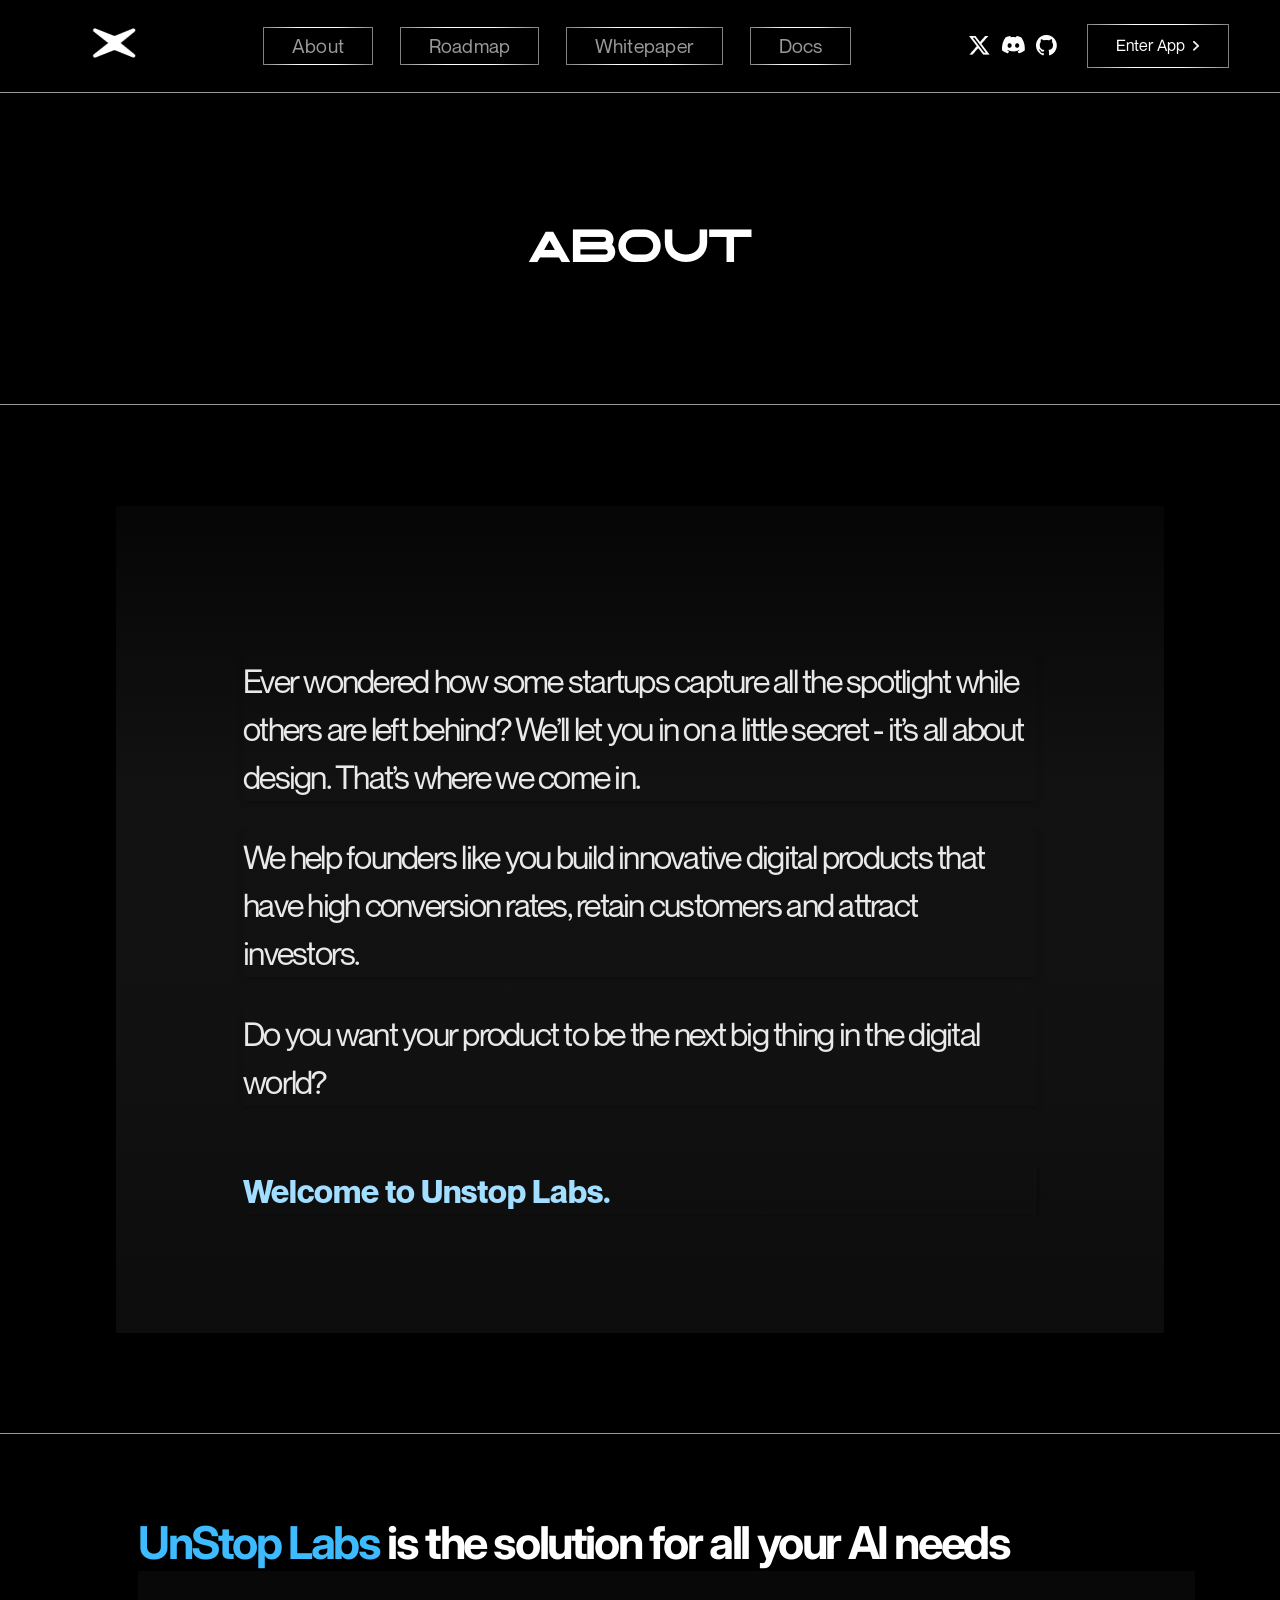
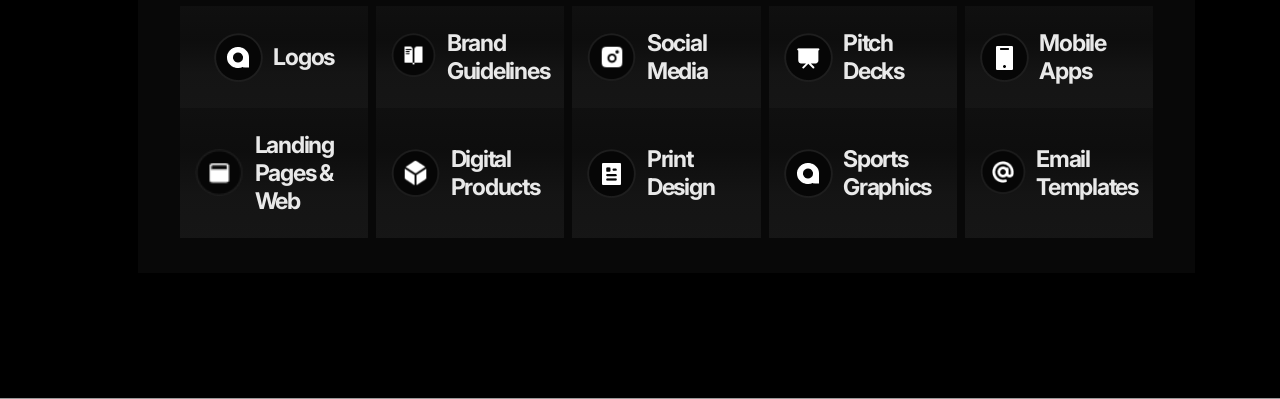
==== about.html @ 91c72366 "Commit up to about page product info section" ====
<!doctype html>
<html lang="en">
  <head>
    <meta charset="UTF-8" />
    <meta name="viewport" content="width=device-width, initial-scale=1.0" />
    <link rel="stylesheet" href="./css/fonts.css" />
    <link rel="stylesheet" href="./css/styles.css" />
    <link
      href="https://fonts.googleapis.com/css2?family=Inter:ital,opsz,wght@0,14..32,100..900;1,14..32,100..900&display=swap"
      rel="stylesheet"
    />
    <title>Document</title>
  </head>
  <body>
    <header>
      <nav>
        <div class="nav-mobile">
          <span class="icon-hamburger"
            ><img src="/assets/icons/menu.png" alt=""
          /></span>
          <p class="brand-name">UNSTOP LABS</p>
        </div>
        <div class="nav-desktop">
          <div>
            <img class="logo" src="/assets/icons/logo.png" alt="" />
          </div>

          <ul class="container-link">
            <li class="link"><a href="/about.html">About</a></li>
            <li class="link"><a href="/roadmap.html">Roadmap</a></li>
            <li class="link"><a href="/whitepaper.html">Whitepaper</a></li>
            <li class="link"><a href="/docs.html">Docs</a></li>
          </ul>

          <div class="container-control">
            <ul class="container-social">
              <li>
                <img src="/assets/icons/twitter.png" alt="" />
              </li>
              <li>
                <img src="/assets/icons/discord.png" alt="" />
              </li>
              <li>
                <img src="/assets/icons/github.png" alt="" />
              </li>
            </ul>

            <button>
              <span class="text">Enter App</span>
              <span><img src="/assets/icons/arrow-right.png" alt="" /></span>
            </button>
          </div>
        </div>
      </nav>
    </header>

    <main class="about-page">
      <section class="about">
        <h1>ABOUT</h1>
      </section>

      <section class="intro-container">
        <div class="intro">
          <div class="description">
            <p>
              Ever wondered how some startups capture all the spotlight while
              others are left behind? We’ll let you in on a little secret - it’s
              all about design. That’s where we come in.
            </p>

            <p>
              We help founders like you build innovative digital products that
              have high conversion rates, retain customers and attract
              investors.
            </p>

            <p>
              Do you want your product to be the next big thing in the digital
              world?
            </p>
          </div>

          <p class="message-welcome">Welcome to Unstop Labs.</p>
        </div>
      </section>

      <section class="products-info font-inter">
        <h2>
          <span class="brand">UnStop Labs</span> is the solution for all your AI
          needs
        </h2>

        <div>
          <div>
            <div class="product">
              <span class="img">
                <img
                  class="img-100"
                  src="/assets/icons/icon-logos.png"
                  alt=""
                />
              </span>
              <span class="text">Logos</span>
            </div>
          </div>

          <div>
            <div class="product">
              <span class="img">
                <img
                  class="img-100"
                  src="/assets/icons/icon-brand-guide.png"
                  alt=""
                />
              </span>
              <span class="text">Brand Guidelines</span>
            </div>
          </div>

          <div>
            <div class="product">
              <span class="img">
                <img
                  class="img-100"
                  src="/assets/icons/icon-social.png"
                  alt=""
                />
              </span>
              <span class="text">Social Media</span>
            </div>
          </div>

          <div>
            <div class="product">
              <span class="img">
                <img
                  class="img-100"
                  src="/assets/icons/icon-decks.png"
                  alt=""
                />
              </span>
              <span class="text">Pitch Decks</span>
            </div>
          </div>

          <div class="product-large">
            <div class="product">
              <span class="img">
                <img
                  class="img-100"
                  src="/assets/icons/icon-mobile.png"
                  alt=""
                />
              </span>
              <span class="text">Mobile Apps</span>
            </div>
          </div>

          <div>
            <div class="product">
              <span class="img">
                <img
                  class="img-100"
                  src="/assets/icons/icon-landing.png"
                  alt=""
                />
              </span>
              <span class="text">Landing Pages & Web</span>
            </div>
          </div>

          <div>
            <div class="product">
              <span class="img">
                <img
                  class="img-100"
                  src="/assets/icons/icon-digital.png"
                  alt=""
                />
              </span>
              <span class="text">Digital Products</span>
            </div>
          </div>

          <div>
            <div class="product">
              <span class="img">
                <img
                  class="img-100"
                  src="/assets/icons/icon-print.png"
                  alt=""
                />
              </span>
              <span class="text">Print Design</span>
            </div>
          </div>

          <div>
            <div class="product">
              <span class="img">
                <img
                  class="img-100"
                  src="/assets/icons/icon-logos.png"
                  alt=""
                />
              </span>
              <span class="text">Sports Graphics</span>
            </div>
          </div>

          <div class="product-large">
            <div class="product">
              <span class="img">
                <img
                  class="img-100"
                  src="/assets/icons/icon-email.png"
                  alt=""
                />
              </span>
              <span class="text">Email Templates</span>
            </div>
          </div>
        </div>
      </section>
    </main>
  </body>
</html>
---- css/fonts.css ----
/* Neue Montreal Font Family */
/* Bold */
@font-face {
  font-family: "Neue Montreal";
  src: url("/assets/fonts/NeueMontreal/NeueMontreal-Bold.otf")
    format("opentype");
  font-weight: bold;
  font-style: normal;
  font-display: swap;
}

/* Bold Italic */
@font-face {
  font-family: "Neue Montreal";
  src: url("/assets/fonts/NeueMontreal/NeueMontreal-BoldItalic.otf")
    format("opentype");
  font-weight: bold;
  font-style: italic;
  font-display: swap;
}

/* Italic */
@font-face {
  font-family: "Neue Montreal";
  src: url("/assets/fonts/NeueMontreal/NeueMontreal-Italic.otf")
    format("opentype");
  font-weight: normal;
  font-style: italic;
  font-display: swap;
}

/* Light */
@font-face {
  font-family: "Neue Montreal";
  src: url("/assets/fonts/NeueMontreal/NeueMontreal-Light.otf")
    format("opentype");
  font-weight: 300;
  font-style: normal;
  font-display: swap;
}

/* Light Italic */
@font-face {
  font-family: "Neue Montreal";
  src: url("/assets/fonts/NeueMontreal/NeueMontreal-LightItalic.otf")
    format("opentype");
  font-weight: 300;
  font-style: italic;
  font-display: swap;
}

/* Medium */
@font-face {
  font-family: "Neue Montreal";
  src: url("/assets/fonts/NeueMontreal/NeueMontreal-Medium.otf")
    format("opentype");
  font-weight: 500;
  font-style: normal;
  font-display: swap;
}

/* Medium Italic */
@font-face {
  font-family: "Neue Montreal";
  src: url("/assets/fonts/NeueMontreal/NeueMontreal-MediumItalic.otf")
    format("opentype");
  font-weight: 500;
  font-style: italic;
  font-display: swap;
}

/* Regular */
@font-face {
  font-family: "Neue Montreal";
  src: url("/assets/fonts/NeueMontreal/NeueMontreal-Regular.otf")
    format("opentype");
  font-weight: normal;
  font-style: normal;
  font-display: swap;
}
/* Regular */
@font-face {
  font-family: "EXCRATCH";
  src: url("/assets/fonts/EXCRATCH/EXCRATCH\ Bold.otf")
    format("opentype");
  font-weight: bold;
  font-style: normal;
  font-display: swap;
}
---- css/styles.css ----
*,
*::before,
*::after {
  box-sizing: border-box;
}

:root {
  font-size: 10px;
  --font-primary: "Neue Montreal", sans-serif;
  --font-secondary: "EXCRATCH", sans-serif;

  --color-white: rgba(255, 255, 255, 1);
  --color-black: rgba(0, 0, 0, 1);
}

body {
  background-color: var(--color-black);
  color: var(--color-white);
  margin: 0;
  padding: 0;
  font-family: var(--font-primary);
}

/* header start */
header {
  border-width: 0 0 0.6px 0;
  border-style: solid;
  border-color: rgba(255, 255, 255, 0.6);
  padding: 25px 19px;
}

.nav-mobile {
  display: flex;
  align-items: center;
  gap: 12px;
}

.nav-desktop {
  display: none;
}

nav .icon-hamburger {
  cursor: pointer;
}

nav ul {
  list-style-type: none;
  padding: 0;
  margin: 0;
}

.brand-name {
  font-family: var(--font-secondary);
  font-weight: bold;
  font-size: 2rem;
  color: var(--color-white);
  margin: 0;
}

nav .logo {
  width: 61.02px;
  height: 38.01px;
}

nav .container-link,
.container-social,
.container-control {
  display: flex;
  align-items: center;
}

nav .container-social {
  gap: 21.4px;
}
nav .container-link {
  gap: 26.88px;
}
nav .container-social {
  gap: 11.46px;
}
nav .container-control {
  gap: 30px;
}

nav .link a,
.container-control button,
.section-hero button,
.section-hero .container-link a,
.section-hero .info p,
footer a {
  font: var(--font-primary);
  padding: 6.49px 27.81px;
  border: 0.43px solid;
  border-image: linear-gradient(
      to right,
      rgba(255, 255, 255, 0.5),
      rgba(255, 255, 255, 1),
      rgba(255, 255, 255, 1),
      rgba(255, 255, 255, 0.5)
    )
    1;
}

nav .link a {
  text-decoration: none;
  font-size: 1.946rem;
  letter-spacing: 0.23px;
  color: rgba(255, 255, 255, 0.6);
}

.container-control button {
  font-size: 1.609rem;
  color: var(--color-white);
  background-color: transparent;
  line-height: 29.07px;
}

.container-control button .text,
.section-hero .container-link button .text {
  margin-right: 5px;
}

/* header end */

/* Main Section Start */

/* Hero Section */

.section-hero {
  margin: 32px 0 93px;
  background-image: url("/assets/images/space.png");
  background-repeat: no-repeat;
  background-size: cover;
  background-position: center top 0px;
}

.section-hero .logo {
  width: 66px;
  height: 41.11px;
}

.section-hero .brand-name {
  display: none;
  font-size: 4.887rem;
}

.section-hero .description {
  font-size: 3.333rem;
  display: flex;
  flex-direction: column;
  gap: 16px;
}

.section-hero .part-first {
  font-weight: 300;
  color: rgba(255, 255, 255, 0.7);
}

.section-hero .part-second {
  font-family: var(--font-secondary);
  font-weight: bold;
}

.section-hero .intro,
.section-hero .container-link,
.section-hero > .info {
  padding-left: 22px;
  padding-right: 22px;
}

.section-hero > .info {
  display: flex;
  justify-content: space-between;
  padding-top: 0;
  padding-bottom: 0;
  margin-bottom: 58.91px;
}

.section-hero .container-link {
  display: flex;
  gap: 13.3px;
  margin-top: 56px;
  margin-bottom: 109px;
  padding-top: 0;
  padding-bottom: 0;
}

.section-hero .intro-text {
  display: flex;
  flex-direction: column;
  gap: 23.18px;
  margin-top: 35.37px;
}

.section-hero .container-link button {
  margin-right: 13.3px;
  display: flex;
  gap: 12.66px;
  justify-content: center;
  align-items: center;
}

.section-hero .container-link a,
footer a {
  display: inline-block;
  text-decoration: none;
}

.section-hero .container-link button,
.section-hero .container-link a,
footer a {
  color: var(--color-white);
  background-color: transparent;
  font-size: 1.31rem;
  line-height: 2.418rem;
  padding: 5.27px 27.79px;
  border-width: 0.38px;
}

.section-hero .container-link button,
.section-hero .container-link a {
  background-color: var(--color-black);
}

.section-hero button img {
  width: 6.29px;
  height: 12.16px;
}

.section-hero .info p {
  font-size: 1.229rem;
  background-color: rgba(0, 0, 0, 0.4);
  color: rgba(255, 255, 255, 0.7);

  padding: 2.68px 16.69px;
  border-width: 0.37px;
}

.rectangle {
  display: inline-block;
  background-color: rgba(52, 206, 95, 1);
  border: none;
  margin-right: 14.9px;
  width: 7.51px;
  height: 7.51px;
}

.data,
.data .data-info {
  display: flex;
}

hr {
  border: 0.4px solid rgba(255, 255, 255, 0.6);
}

.data {
  justify-content: center;
  margin: 0 auto;
  gap: 40px;
  flex-wrap: wrap;
  gap: 0;
}

.data-info {
  gap: 21.93px;
  padding: 0 21.55px;
  padding-top: 21.55px;
  padding-bottom: 25.28px;

  flex: 50%;
}

.data-info img {
  margin-top: 4px;
}

.icon-star {
  width: 28.39px;
  height: 28.39px;
}

.icon-meter {
  width: 28.49px;
  height: 22.82px;
}

.icon-graph {
  width: 22.82px;
  height: 22.82px;
}

.icon-toggle {
  width: 30.81px;
  height: 16.43px;
}

.data-info div {
  display: flex;
  flex-direction: column;
  gap: 2.56px;
}

.data-info div p {
  margin: 0;
}

.data-info .value {
  font-size: 2.122rem;
}

.data-info .title {
  font-size: 1.516rem;
  color: rgba(255, 255, 255, 0.6);
}

.border-info-left {
  border-left: 0.52px solid rgba(255, 255, 255, 0.6);
}
.border-info-bottom {
  border-bottom: 0.52px solid rgba(255, 255, 255, 0.6);
}

/* Partner Section */

.info-partners > h2 {
  color: rgba(255, 255, 255, 0.6);
  letter-spacing: 0.35px;
  text-align: center;
  font-size: 11.51px;
  margin-top: 0;
  line-height: 9.98px;
  margin-bottom: 33.69px;
  font-weight: 400;
}

.partners {
  padding: 0 22px;
}

.partners > div {
  display: flex;
  align-items: center;
  justify-content: space-between;
  gap: 42.82px;
  overflow-x: auto;
}

.info-partners .partners > div > div {
  min-width: 72px;
  max-width: 72px;
}

.info-partners .partners .logo-dropbox {
  min-width: 100px;
  max-width: 100px;
}

.info-partners div img {
  width: 100%;
}

/* Members Section */

.info-members {
  margin-top: 124.86px;
  margin-bottom: 81.2px;
}

.img-container {
  width: 100%;
  text-align: center;
}

.img-container img {
  max-width: 100%;
}

/* App Overview  */

.app-overview {
  padding: 0 32px;
}

.app-overview > h2 {
  font-weight: 500;
  font-size: 2.907rem;
  margin-top: 0;
  margin-bottom: 24px;
  margin-left: 7px;
}

.app-overview > div {
  padding: 0 10px;
  display: grid;
  grid-template-columns: 1fr 1fr;
  grid-template-rows: auto;
  grid-template-areas:
    "box1 box2"
    "box3 box3"
    "box4 box5";
  column-gap: 12.84px;
  row-gap: 11.61px;
}

.app-overview .img-container img {
  width: 100%;
}

.app-overview .box-1 {
  grid-area: box1;
}

.app-overview .box-2 {
  grid-area: box2;
}

.app-overview .box-3 {
  grid-area: box3;
}

.app-overview .box-4 {
  grid-area: box4;
}

.app-overview .box-5 {
  grid-area: box5;
}

/* Testimonials Section */

.testimonials > h2 {
  font-weight: 500;
  font-size: 2.907rem;
  color: rgba(241, 241, 243, 1);
  text-align: center;
  margin-top: 78.07px;
  margin-bottom: 39px;
}

.img-large {
  display: none;
}

.testimonials img {
  width: 100%;
}

/* Team section */

.team {
  padding: 0 24px;
}

.team > h2 {
  font-size: 2.907rem;
  font-weight: 500;
  margin: 79px 0 24px;
}

.team img {
  width: 100%;
}

/* FAQ Section */

.faq {
  padding: 0 24px 61px 20px;
}

.faq > h2 {
  font-weight: 500;
  margin-top: 104.16px;
  margin-bottom: 28px;
  font-size: 2.907rem;
}

details {
  margin-bottom: 10.1px;
  background-color: var(--color-black);
  border: 0.65px solid rgba(212, 228, 254, 0.19);
  padding: 11.13px;
}

details > p {
  font-size: 1rem;
}

details > summary {
  list-style: none;
  cursor: pointer;
  position: relative;
  padding-left: 20px;

  font-size: 1.132rem;
  line-height: 15.71px;
  color: rgba(252, 253, 255, 0.7);
}

/* Remove default arrow for WebKit browsers */
details > summary::-webkit-details-marker {
  display: none;
}

/* Fixed version with position properties */
details > summary::before {
  content: ">";
  position: absolute;
  left: 0;
  top: 50%;
  transform: translateY(-50%);
  transition: transform 0.2s ease;
  font-weight: 700;
  font-size: 1rem;
}

details[open] > summary::before {
  transform: translateY(-50%) rotate(90deg);
}

.bg-img-container {
  visibility: none;
}

/* Blogs Section */

.blogs {
  padding: 0 24px 173.86px;
}

.blogs h2 {
  font-weight: 500;
  margin-top: 0;
  font-size: 2.907rem;
  margin-bottom: 39px;
}

.blogs-img-container {
  display: flex;
  gap: 9.88px;
  overflow: hidden;
}

.blogs .img-link {
  width: 171px;
  margin-top: 52.61px;
}

.blogs .img-link-desktop {
  display: none;
}

.blogs img {
  width: 100%;
}

.blogs-img-container > div {
  flex: 1 0 161px;
}

.img-blog-nav {
  display: none;
}

/* Main Section End */

/* Footer Section */

footer {
  border-top: 0.51px solid rgba(255, 255, 255, 0.4);
  padding-top: 39px;
  padding-left: 28px;
  padding-right: 21.32px;
  position: relative;
  overflow: hidden;
}

footer section {
  display: flex;
  justify-content: space-between;
}

footer .brand-info {
  flex: 4;
}

footer .logo {
  width: 46.9px;
  height: 29.22px;
}

footer .brand-name {
  margin-top: 16.81px;
  margin-bottom: 14.38px;
  color: rgba(255, 255, 255, 0.72);
  font-weight: 500;
  font-size: 2.086rem;
  line-height: 21.57px;
}

footer .intro {
  font-size: 1.348rem;
}

footer a {
  font-size: 1.016rem;
  line-height: 18.76px;
}

footer .link-join {
  background-color: var(--color-black);
  margin-top: 28.92px;
}

footer .mobile-links {
  display: flex;
  flex-direction: column;
  align-items: flex-end;
  gap: 26px;
  flex: 1.2;
}

footer .mobile-links a {
  border-width: 0.23px;
  padding: 3.46px 17.79px;
  text-align: center;
  flex: 0 0 auto;
}

footer .circle {
  margin: 0 auto;
  width: 65%;
  height: 209.34px;
  border-radius: 50%;
  background-color: rgba(70, 70, 70, 1);
  filter: blur(35px);
}

footer .overlap-circle {
  width: 117%;
  height: 300px;
  background: var(--color-black);
  border-radius: 50%;
  position: absolute;
  bottom: -150px;
  left: -60px;
  right: 0;
  box-shadow: 0 0 8px 9px rgba(255, 255, 255, 0.6);
}

.desktop-links {
  display: none;
}

.info-copyright {
  display: none;
}

footer .social {
  margin-top: 62px;
}

footer .social > span {
  display: inline-flex;
  justify-content: center;
  align-items: center;
  width: 36.32px;
  height: 36.32px;
  padding: 7.57px 4.54px;
}

/* Footer Section End */

.roadmap,
.about-page .about {
  border-bottom: 0.6px solid rgba(255, 255, 255, 0.6);
}

.roadmap h1,
.about-page .about h1 {
  font-family: var(--font-secondary);
  font-size: 2.711rem;
  margin: 0;
  padding: 54px 20px 45px;
}

.container-events {
  padding: 50px 10px 99px;
}

.event {
  display: flex;
  flex-direction: column;
  gap: 30.01px;
  padding: 47px 35.2px 46px;
  border: 0.55px solid;
  border-image: linear-gradient(
      to top,
      rgba(255, 255, 255, 0.5),
      rgba(255, 255, 255, 1),
      rgba(255, 255, 255, 1),
      rgba(255, 255, 255, 0.5)
    )
    1;
}

.event-info > div {
  display: flex;
  justify-content: space-between;
}

.event-info .title {
  display: flex;
  flex-direction: column;
  margin: 0;
  font-size: 2.289rem;
}

.event-info .year {
  font-weight: 700;
}

.event-info.active .year {
  color: rgba(62, 187, 255, 1);
}

.event-info .schedule,
.event-description {
  color: rgba(255, 255, 255, 0.7);
}

.event .arrow-down {
  width: 9px;
  height: 4.5px;
}

.event .arrow-down img,
.container-events img {
  width: 100%;
  height: 100%;
}

.event .badge {
  color: rgba(52, 206, 95, 1);
  background-color: var(--color-black);
  border: 0.46px solid;
  display: inline-block;
  border-image: linear-gradient(
      to top,
      rgba(255, 255, 255, 0.5),
      rgba(255, 255, 255, 1),
      rgba(255, 255, 255, 1),
      rgba(255, 255, 255, 0.5)
    )
    1;
  padding: 3px 23.1px;
  line-height: 17.52px;
  font-size: 0.949rem;
}

.event .rectangle {
  display: none;
}

.event-info .schedule {
  font-size: 1.196rem;
  margin-top: 9.99px;
}

.event-description {
  font-size: 1.383rem;
  font-weight: 300;
}

.container-events .border-img {
  display: none;
}

.rotated-rectangle {
  display: none;
}

.about-page .description p {
  font-size: 1.234rem;
  line-height: 18.13px;
  letter-spacing: -0.66px;
  color: rgba(233, 233, 233, 1);
}

.about-page .intro-container {
  padding: 27px 32px;
}

.about-page .intro {
  padding: 25px 28px;
  background: linear-gradient(
    to bottom,
    rgba(14, 14, 14, 0.4),
    rgba(44, 44, 44, 0.4),
    rgba(43, 43, 43, 0.4),
    rgba(31, 31, 31, 0.4)
  );
}

.about-page .message-welcome {
  font-weight: 700;
  font-size: 1.224rem;
  line-height: 18.13px;
  color: rgba(162, 222, 255, 1);
  box-shadow: 1.89px 0.76px 1.89px 0 rgba(0, 0, 0, 0.25);
  margin-top: 23.01px;
  margin-bottom: 0;
}

.about-page .products-info > h2 {
  font-weight: 700;
  font-size: 2.594rem;
  line-height: 32.86px;
  letter-spacing: -1.38px;
  margin: 0;
}

.about-page .brand {
  color: rgba(162, 222, 255, 1);
  color: rgba(62, 187, 255, 1);
}

.about-page .products-info {
  padding: 35px;
}

.about-page .products-info > div {
  display: flex;
  flex-wrap: wrap;
  background-color: rgba(8, 8, 8, 1);
}

.about-page .products-info > div > div {
  padding: 0 4px;
  width: 50%;
}

.about-page .product {
  display: inline-flex;
  justify-content: center;
  align-items: center;
  gap: 6.16px;
  padding: 15.43px 15px;
  background: linear-gradient(
    to bottom,
    rgba(34, 34, 34, 0.3),
    rgba(26, 26, 26, 0.3),
    rgba(49, 49, 49, 0.3),
    rgba(53, 53, 53, 0.3)
  );
  width: 100%;
  height: 100%;
}

.about-page .product .img {
  width: 33px;
  height: 33px;
}

.about-page .product .text {
  font-weight: 700;
  font-size: 1.546rem;
  line-height: 18.78px;
  letter-spacing: -0.84px;
  color: rgba(233, 233, 233, 1);
}

.product-large {
  display: none;
}

/* Utilities */
.m-0 {
  margin: 0;
}
.opacity-4 {
  opacity: 0.4;
}
.opacity-3 {
  opacity: 0.3;
}
.font-inter {
  font-family: "Inter", sans-serif;
  font-optical-sizing: auto;
  font-style: normal;
}
.img-100 {
  width: 100%;
}

@media screen and (min-width: 395px) {
  .img-small {
    display: none;
  }
  .img-large {
    display: block;
  }
}

@media screen and (min-width: 1050px) {
  header {
    padding: 23.99px 51px 23.99px 83.99px;
  }
  .nav-mobile {
    display: none;
  }
  .nav-desktop {
    display: flex;
    justify-content: space-between;
  }

  .section-hero {
    margin: 106px 0 187px;
  }

  .section-hero .logo {
    width: 109.87px;
    height: 68.44px;
  }

  .section-hero .brand-name {
    display: block;
  }

  .section-hero .description {
    font-size: 5.964rem;
    font-size: 3.333rem;
    display: block;
  }

  .section-hero .container-link {
    margin-top: 79.74px;
    margin-bottom: 106.02px;
    gap: 17.88px;
  }

  .section-hero > .info {
    margin-bottom: 62px;
  }

  .data {
    flex-wrap: nowrap;
    gap: 40px;
    width: 70%;
  }

  .section-hero .intro,
  .section-hero .container-link,
  .section-hero > .info {
    padding: 23.99px 51px 23.99px 83.99px;
  }

  .section-hero .container-link button,
  .section-hero .container-link a {
    font-size: 1.918rem;
    padding: 7.72px 40.68px;
    line-height: 35.4px;
    border-width: 0.55px;
  }

  .section-hero .info p {
    font-size: 1.836rem;
    padding: 4px 26px;
    border-width: 0.55px;
  }

  .rectangle {
    width: 11px;
    height: 11px;
  }

  .data-info .value {
    font-size: 2.325rem;
  }

  .data-info .title {
    font-size: 1.661rem;
  }

  .data-info img {
    width: 31.12px;
    height: 26px;
  }

  .border-info-bottom {
    border-bottom: none;
  }

  .icon-star {
    width: 31.11px;
    height: 31.11px;
  }

  .icon-meter {
    width: 31.22px;
    height: 25.01px;
  }

  .icon-graph {
    width: 25.01px;
    height: 25.01px;
  }

  .icon-toggle {
    width: 33.76px;
    height: 18px;
  }

  .info-partners > h2 {
    line-height: 27.75px;
    font-size: 3.2rem;
    margin-top: 0;
    margin-bottom: 93.51px;
  }

  .info-partners .partners > div > div {
    min-width: 161px;
    max-width: 161px;
  }

  .info-partners .partners .logo-dropbox {
    min-width: 200px;
    max-width: 200px;
  }

  .info-members {
    margin-top: 289px;
    margin-bottom: 310px;
  }

  .app-overview {
    padding: 0 89px;
  }

  .app-overview > h2 {
    font-size: 6.338rem;
    margin-bottom: 50px;
    padding: 0;
  }

  .app-overview > div {
    grid-template-columns: 1fr 1fr 1fr;
    grid-template-rows: auto;
    grid-template-areas:
      "box1 box3 box3"
      "box5 box4 box2";
    column-gap: 20.81px;
    row-gap: 28px;
    padding-left: 94px;
    padding-right: 86px;
  }

  .testimonials > h2 {
    font-size: 5.263rem;
    line-height: 54.6px;
    letter-spacing: -0.55px;
    margin-top: 364px;
    margin-bottom: 108.82px;
  }

  .team {
    padding: 0 93px 0 97px;
  }

  .team > h2 {
    font-size: 6.338rem;
    margin: 364px 0 34px;
  }

  .faq {
    padding: 0 164.71px 127.82px 113px;
  }

  .faq > h2 {
    font-size: 4.152rem;
    line-height: 56.82px;
    letter-spacing: -0.5px;
    margin-top: 319.52px;
    margin-bottom: 39.15px;
  }

  details {
    padding: 20.34px;
  }

  details > summary {
    font-size: 2.1rem;
    line-height: 29.14px;
  }

  details > summary::before {
    font-size: 1.5rem;
  }

  details > p {
    font-size: 1.8rem;
  }

  .bg-img-container {
    visibility: visible;
    position: relative;
    z-index: 1;
  }

  .bg-img-container::before {
    content: "";
    position: absolute;
    top: 0;
    left: 0;
    right: 0;
    bottom: 0;
    background-image: url("/assets/images/bg-image.png");
    background-size: cover;
    background-position: 20%;
    opacity: 0.7;
    z-index: -1;
  }

  .blogs {
    padding: 176px 144px 132px;
  }

  .blogs-img-container {
    gap: 24px;
  }

  .blogs h2 {
    font-size: 4.33rem;
    line-height: 52.8px;
    letter-spacing: -0.96px;
    margin-bottom: 80px;
  }

  .blogs .header {
    display: flex;
    justify-content: space-between;
  }

  .img-blog-nav {
    display: block;
    width: 519.5px;
  }

  .blogs .img-link {
    display: none;
  }

  .blogs .img-link-desktop {
    display: block;
    margin-top: 68.2px;
  }

  footer {
    padding-left: 98px;
    padding-right: 138.05px;
    padding-top: 60px;
  }

  footer .brand-info {
    flex: 2;
  }

  footer .logo {
    width: 78.98px;
    height: 49.2px;
  }

  footer .brand-name {
    font-size: 3.513rem;
    line-height: 1;
    margin-top: 28.33px;
    margin-bottom: 24.22px;
  }

  footer .link-join {
    font-size: 1.711rem;
    line-height: 31.59px;
    font-weight: 500;
    margin-top: 48.71px;
  }

  footer .mobile-links {
    display: none;
  }

  .desktop-links {
    display: flex;
    flex: 3;
  }

  .desktop-links p {
    font-weight: 700;
    font-size: 2.27rem;
    line-height: 36.32px;
  }

  .desktop-links ul {
    list-style-type: none;
    margin: 0;
    padding: 0;
  }

  .desktop-links a,
  .desktop-links p {
    margin-bottom: 24.39px;
  }

  .desktop-links a {
    font-size: 2.119rem;
    line-height: 36.32px;
    color: rgba(169, 169, 169, 1);
    border: none;
    padding: 0;
  }

  .info-copyright {
    display: block;
    font-size: 1.968rem;
    line-height: 36.32px;
    color: rgba(169, 169, 169, 1);
    margin-top: 50.28px;
  }

  .container-events {
    position: relative;
    padding: 131px 86px 0;
    margin-bottom: 223px;
    overflow: hidden;
  }
  .event {
    flex-direction: row;
    align-items: center;
    gap: 0;
    padding: 46px 0;
    position: relative;
  }

  .container-events .border-img {
    display: block;
    position: absolute;
    left: 50%;
    transform: translateX(-50%);
    height: calc(100% - 100px);
  }

  .event > div {
    flex: 1;
  }

  .event-info {
    padding: 0 97px;
  }

  .event .arrow-down {
    display: none;
  }

  .event-info .title {
    font-size: 3.828rem;
  }

  .event-info .schedule {
    font-size: 2rem;
    margin-bottom: 0;
  }

  .event .badge {
    line-height: 29.3px;
    font-size: 1.587rem;
    margin-top: 37px;
  }

  .event .rectangle {
    width: 9.1px;
    height: 9.1px;
    display: inline-block;
  }

  .event-description {
    font-size: 2.5rem;
    padding: 0 92px;
  }

  .rotated-rectangle {
    display: inline-block;
    position: absolute;
    width: 12.07px;
    height: 12.07px;
    bottom: -6.6px;
    left: 50%;
    transform: translateX(-50%);
  }

  .roadmap,
  .about-page .about {
    padding: 132px 0;
    text-align: center;
  }

  .roadmap h1,
  .about-page .about h1 {
    font-family: var(--font-secondary);
    margin: 0;

    padding: 0;
    font-size: 4.887rem;
  }

  .about-page .intro-container {
    padding: 101px 116px 100px;
  }

  .about-page .intro {
    padding: 118px 127px;
  }

  .about-page .description p,
  .about-page .message-welcome {
    box-shadow: 0 2px 5px 0 rgba(0, 0, 0, 0.25);
  }

  .about-page .description p {
    font-size: 3.268rem;
    line-height: 48px;
    letter-spacing: -1.75px;
  }

  .about-page .message-welcome {
    font-size: 3.24rem;
    line-height: 48px;
    box-shadow: 1.89px 0.76px 1.89px 0 rgba(0, 0, 0, 0.25);
    margin-top: 61px;
  }

  .about-page .products-info {
    padding: 80px 85px 125px 138px;
    border-top: 0.6px solid rgba(255, 255, 255, 0.6);
    border-bottom: 0.6px solid rgba(255, 255, 255, 0.6);
  }

  .about-page .products-info > div {
    padding: 35px 38px;
  }

  .about-page .products-info > h2 {
    font-size: 4.519rem;
    line-height: 57.24px;
    letter-spacing: -2.4px;
  }

  .about-page .product {
    gap: 10.5px;
    padding-top: 23px;
    padding-bottom: 23px;
  }

  .about-page .products-info > div > div {
    width: 25%;
  }

  .about-page .product .img {
    width: 100%;
    max-width: 49px;
    height: 49px;
  }

  .about-page .product .text {
    font-size: 2.305rem;
    line-height: 28px;
    letter-spacing: -1.25px;
  }
}

@media screen and (min-width: 1270px) {
  .about-page .products-info > div > div {
    width: 20%;
  }

  .product-large {
    display: block;
  }
}

@media screen and (min-width: 1700px) {
  .section-hero {
    background-position: center top -250px;
  }
}
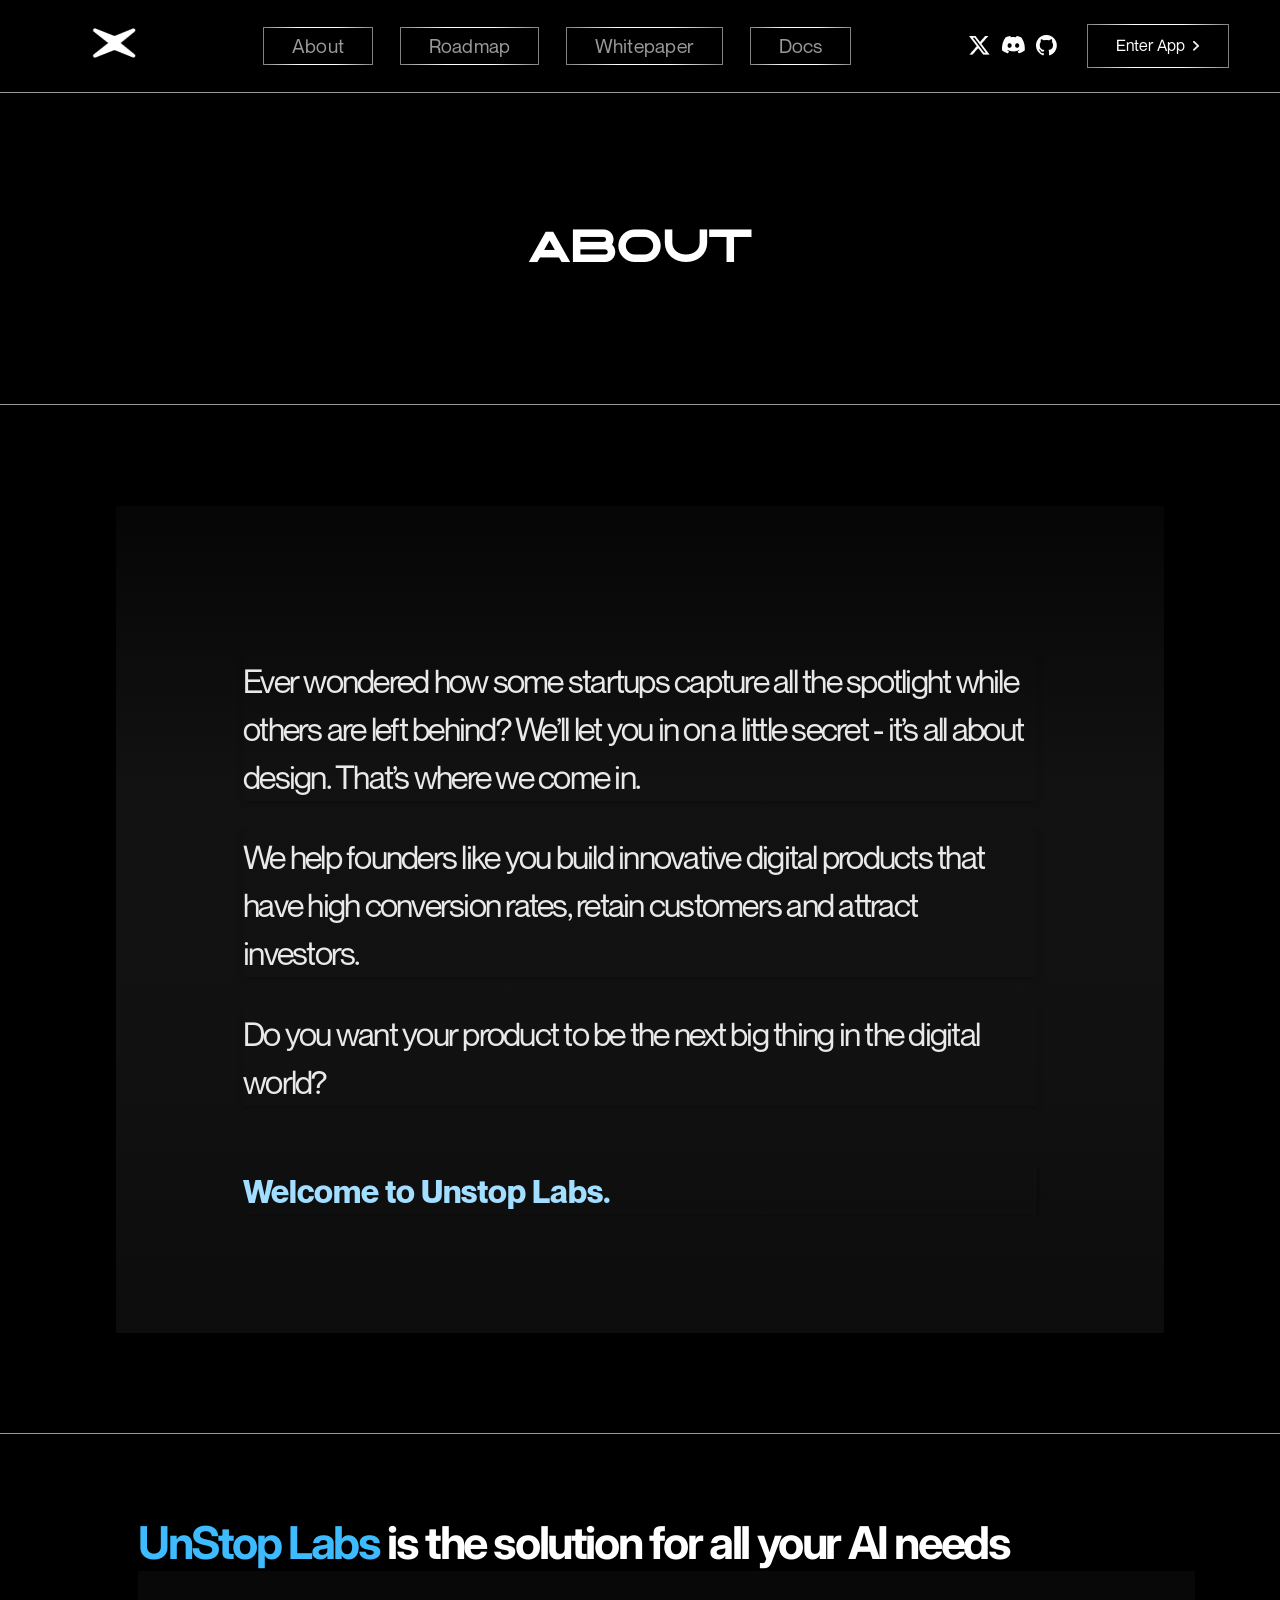
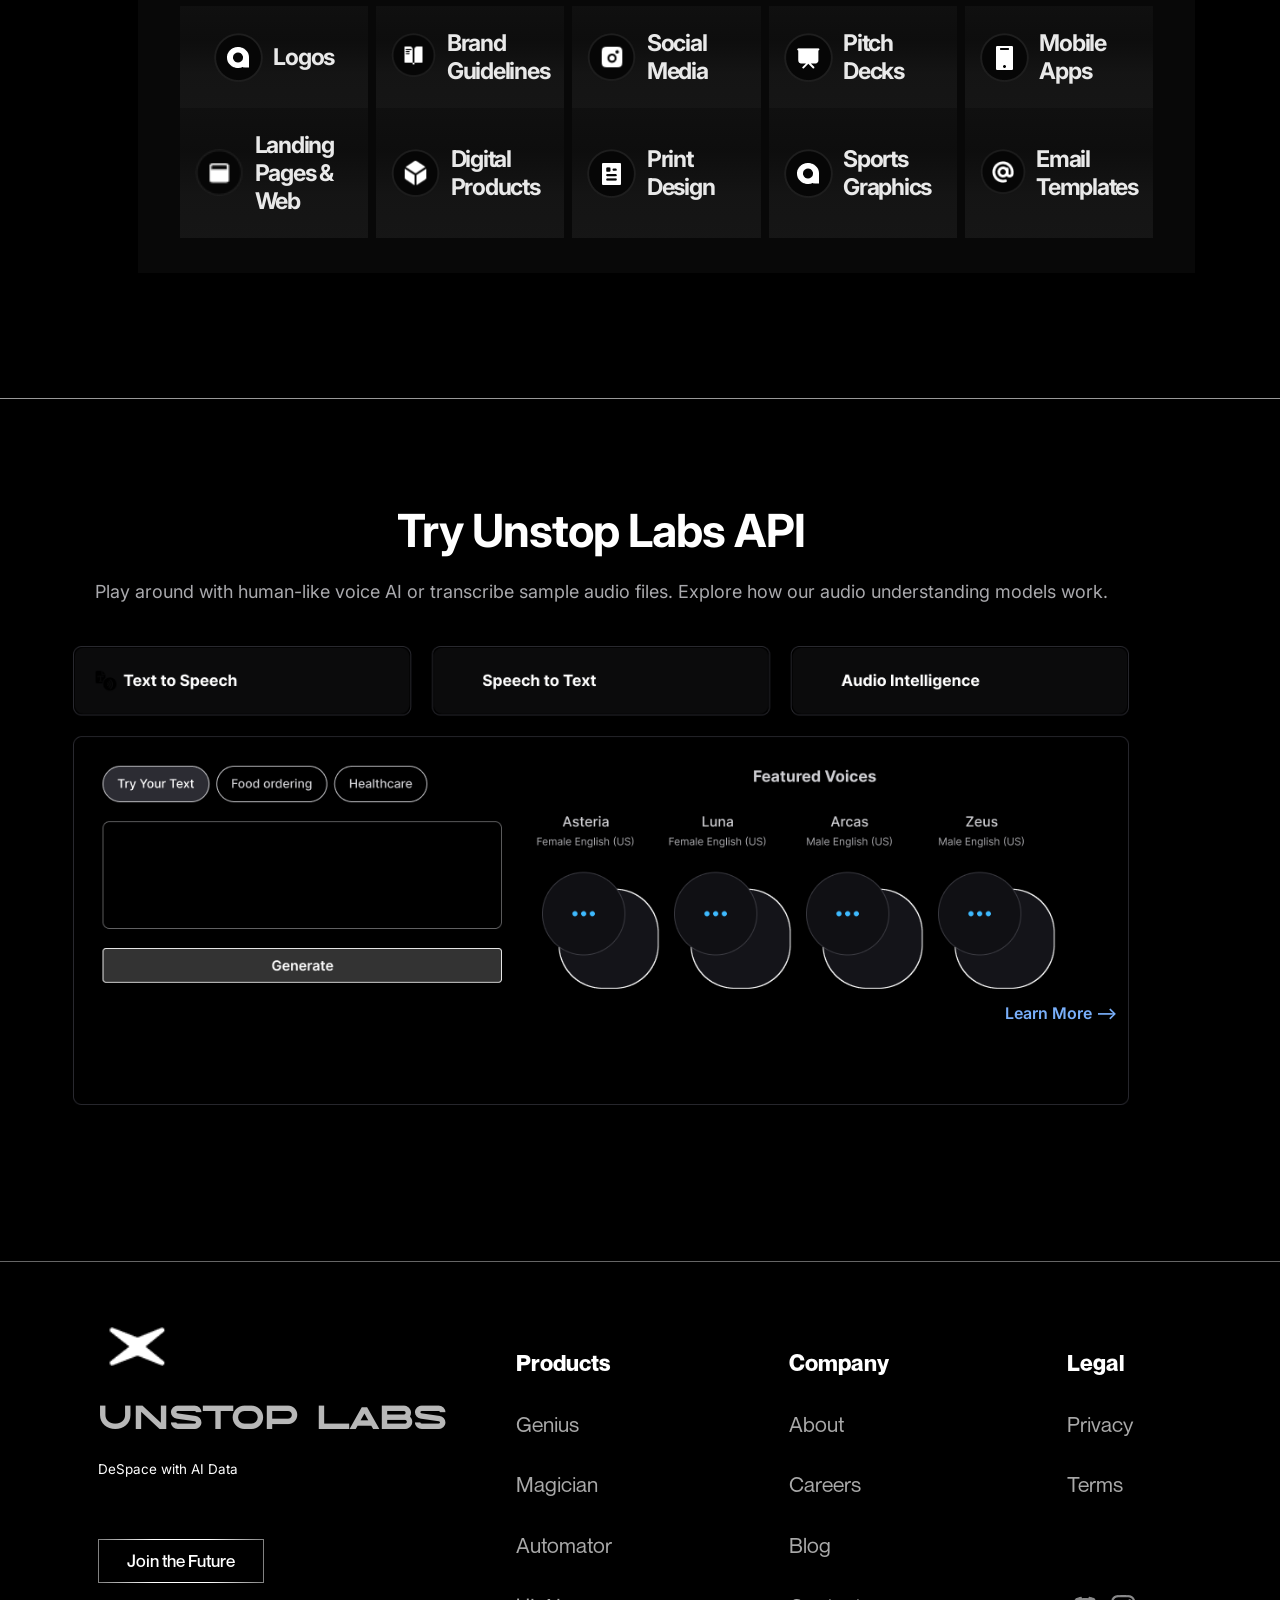
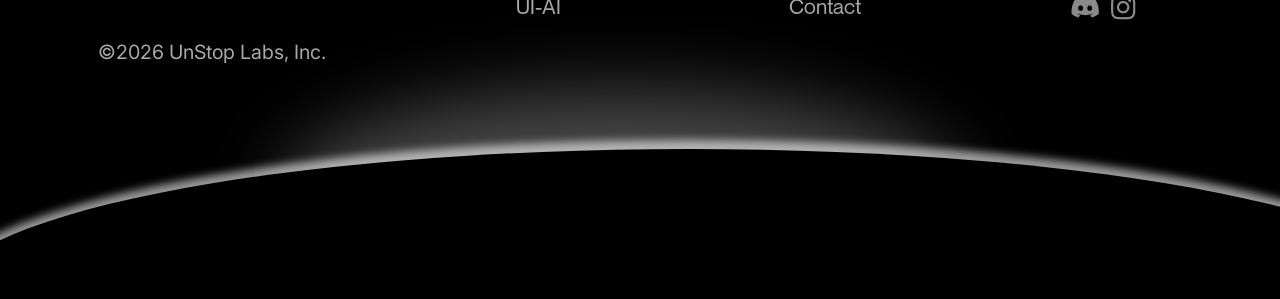
==== commit 89c0c8d6: "Commit about page" ====
--- a/about.html
+++ b/about.html
@@ -222,6 +222,86 @@
           </div>
         </div>
       </section>
+
+      <section class="product-demo font-inter">
+        <div class="product-demo-intro">
+          <h2>Try Unstop Labs API</h2>
+          <p>
+            Play around with human-like voice AI or transcribe sample audio
+            files. Explore how our audio understanding models work.
+          </p>
+        </div>
+
+        <div class="img-small">
+          <img src="./assets/images/ai-demo-mobile.png" alt="" />
+          <a href="#"> Learn More &xrarr; </a>
+        </div>
+
+        <div class="img-large">
+          <img src="./assets/images/ai-demo-desktop.png" alt="" />
+          <a href="#"> Learn More &xrarr; </a>
+        </div>
+      </section>
+
+      <footer>
+        <section>
+          <div class="brand-info">
+            <div>
+              <img class="logo" src="/assets/icons/logo.png" alt="" />
+            </div>
+
+            <p class="brand-name">UNSTOP Labs</p>
+            <p class="intro font-inter">DeSpace with AI Data</p>
+
+            <a href="#" class="link-join">Join the Future</a>
+            <p class="info-copyright font-inter">©2026 UnStop Labs, Inc.</p>
+          </div>
+
+          <section class="desktop-links">
+            <div>
+              <p>Products</p>
+              <ul>
+                <li><a href="#">Genius</a></li>
+                <li><a href="#">Magician</a></li>
+                <li><a href="#">Automator</a></li>
+                <li><a href="#">UI-AI</a></li>
+              </ul>
+            </div>
+
+            <div>
+              <p>Company</p>
+              <ul>
+                <li><a href="#">About</a></li>
+                <li><a href="#">Careers</a></li>
+                <li><a href="#">Blog</a></li>
+                <li><a href="#">Contact</a></li>
+              </ul>
+            </div>
+
+            <div class="legal">
+              <div>
+                <p>Legal</p>
+                <ul>
+                  <li><a href="#">Privacy</a></li>
+                  <li><a href="#">Terms</a></li>
+                </ul>
+              </div>
+
+              <div class="social">
+                <span>
+                  <img src="/assets/icons/icon-discord.png" alt="" />
+                </span>
+                <span>
+                  <img src="/assets/icons/icon-instagram.png" alt="" />
+                </span>
+              </div>
+            </div>
+          </section>
+        </section>
+
+        <div class="circle"></div>
+        <div class="overlap-circle"></div>
+      </footer>
     </main>
   </body>
 </html>
--- a/css/styles.css
+++ b/css/styles.css
@@ -791,7 +791,7 @@
   padding: 27px 32px;
 }
 
-.about-page .intro {
+.intro-container .intro {
   padding: 25px 28px;
   background: linear-gradient(
     to bottom,
@@ -874,6 +874,67 @@
   display: none;
 }
 
+.product-demo {
+  padding: 47px 17px 44.7px;
+}
+
+.product-demo .intro h1 {
+  font-weight: 700;
+}
+
+.product-demo .description {
+  text-align: center;
+}
+
+.product-demo .img-small,
+.product-demo .img-large {
+  position: relative;
+}
+
+.product-demo .img-small {
+  display: block;
+}
+
+.product-demo .img-large {
+  display: none;
+}
+
+.product-demo img {
+  width: 100%;
+}
+
+.product-demo h2 {
+  font-weight: 700;
+  font-size: 1.388rem;
+  line-height: 18.26px;
+  letter-spacing: -0.29px;
+  margin: 0;
+}
+
+.product-demo-intro {
+  text-align: center;
+}
+
+.product-demo-intro p {
+  font-size: 0.748rem;
+  line-height: 8.52px;
+  color: rgba(169, 169, 173, 1);
+  margin-top: 4.28px;
+  margin-bottom: 17px;
+}
+
+.product-demo a {
+  display: inline-block;
+  font-weight: 600;
+  font-size: 0.587rem;
+  line-height: 9.74px;
+  text-decoration: none;
+  color: rgba(121, 175, 250, 1);
+  position: absolute;
+  right: 12px;
+  bottom: 20%;
+}
+
 /* Utilities */
 .m-0 {
   margin: 0;
@@ -898,6 +959,16 @@
     display: none;
   }
   .img-large {
+    display: block;
+  }
+}
+
+@media screen and (min-width: 800px) {
+  .product-demo .img-small {
+    display: none;
+  }
+
+  .product-demo .img-large {
     display: block;
   }
 }
@@ -1315,7 +1386,7 @@
     padding: 101px 116px 100px;
   }
 
-  .about-page .intro {
+  .intro-container .intro {
     padding: 118px 127px;
   }
 
@@ -1374,6 +1445,29 @@
     line-height: 28px;
     letter-spacing: -1.25px;
   }
+
+  .product-demo {
+    padding: 102px 151px 154px 73px;
+  }
+
+  .product-demo h2 {
+    font-size: 4.56rem;
+    line-height: 60px;
+    letter-spacing: -0.96px;
+  }
+
+  .product-demo-intro p {
+    font-size: 1.8rem;
+    line-height: 28px;
+    margin-top: 16.5px;
+    margin-bottom: 40px;
+  }
+
+  .product-demo a {
+    font-size: 1.6rem;
+    line-height: 32px;
+    bottom: 17%;
+  }
 }
 
 @media screen and (min-width: 1270px) {
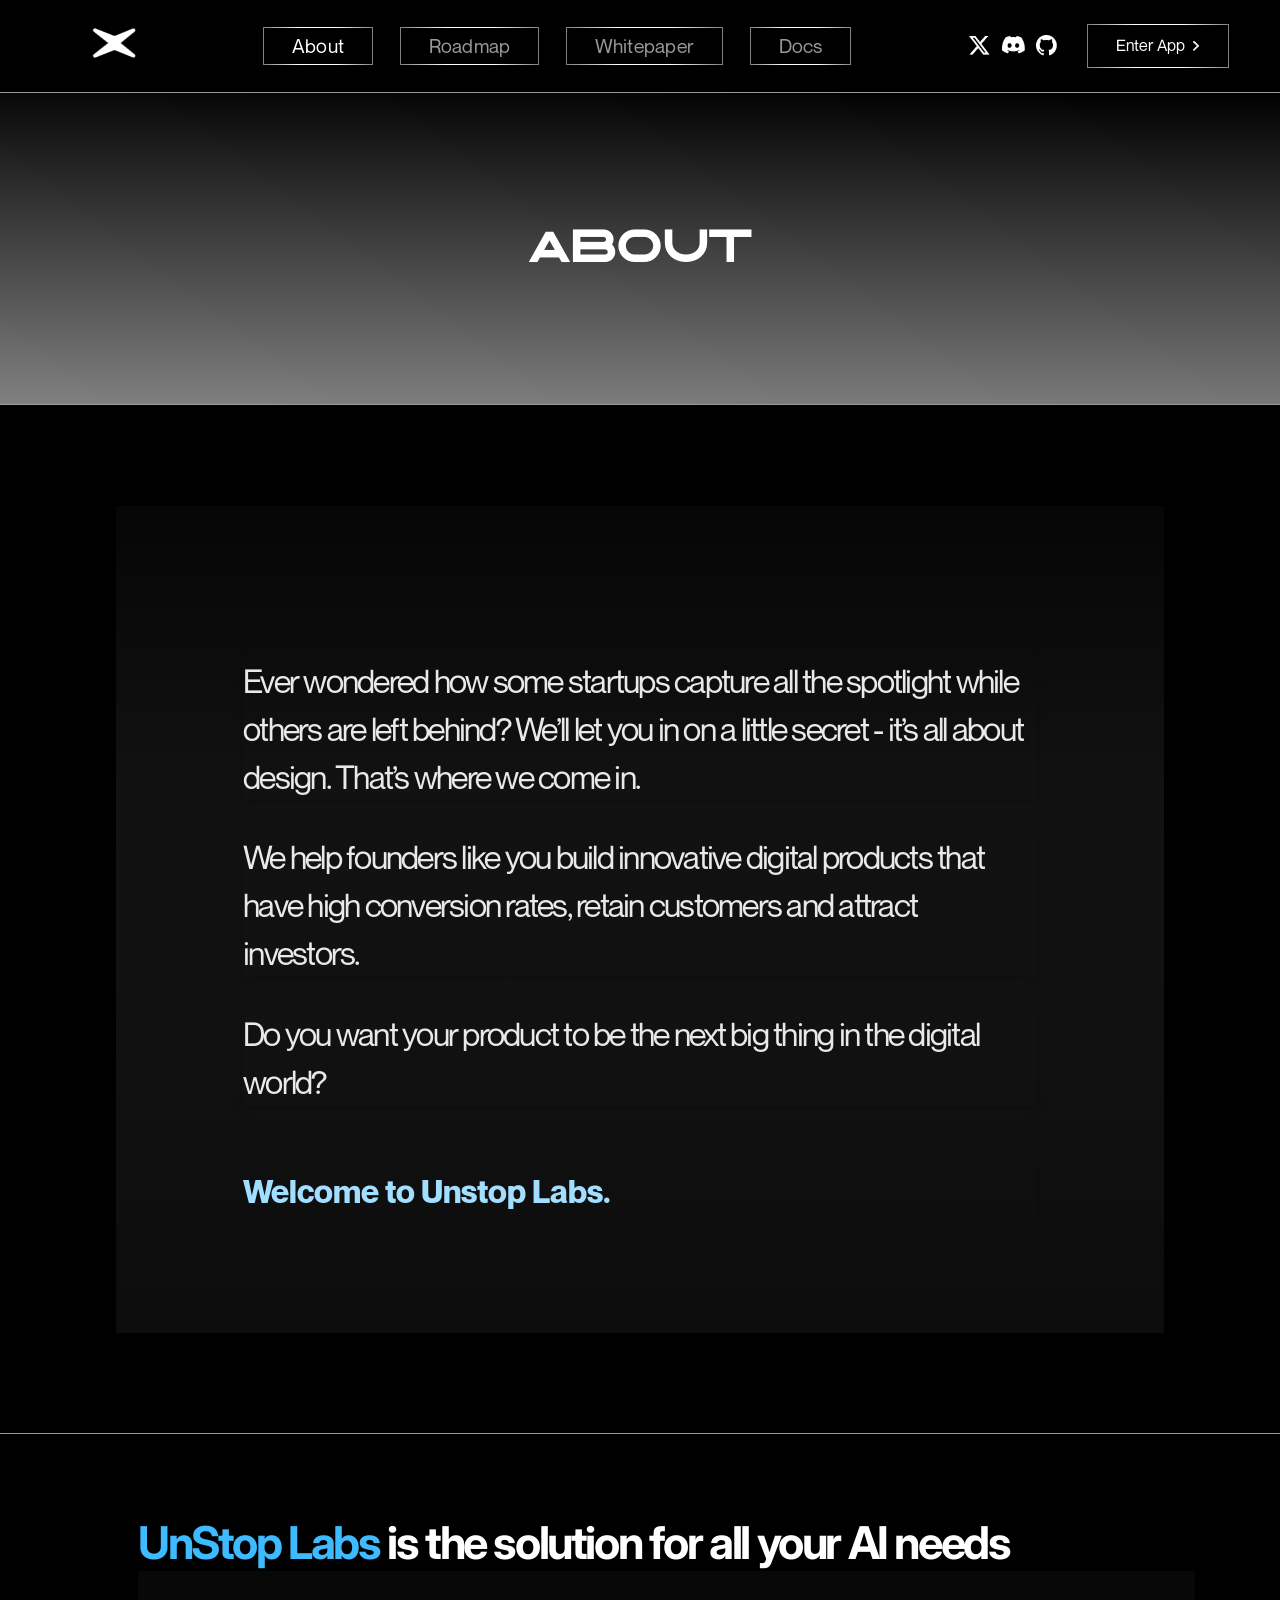
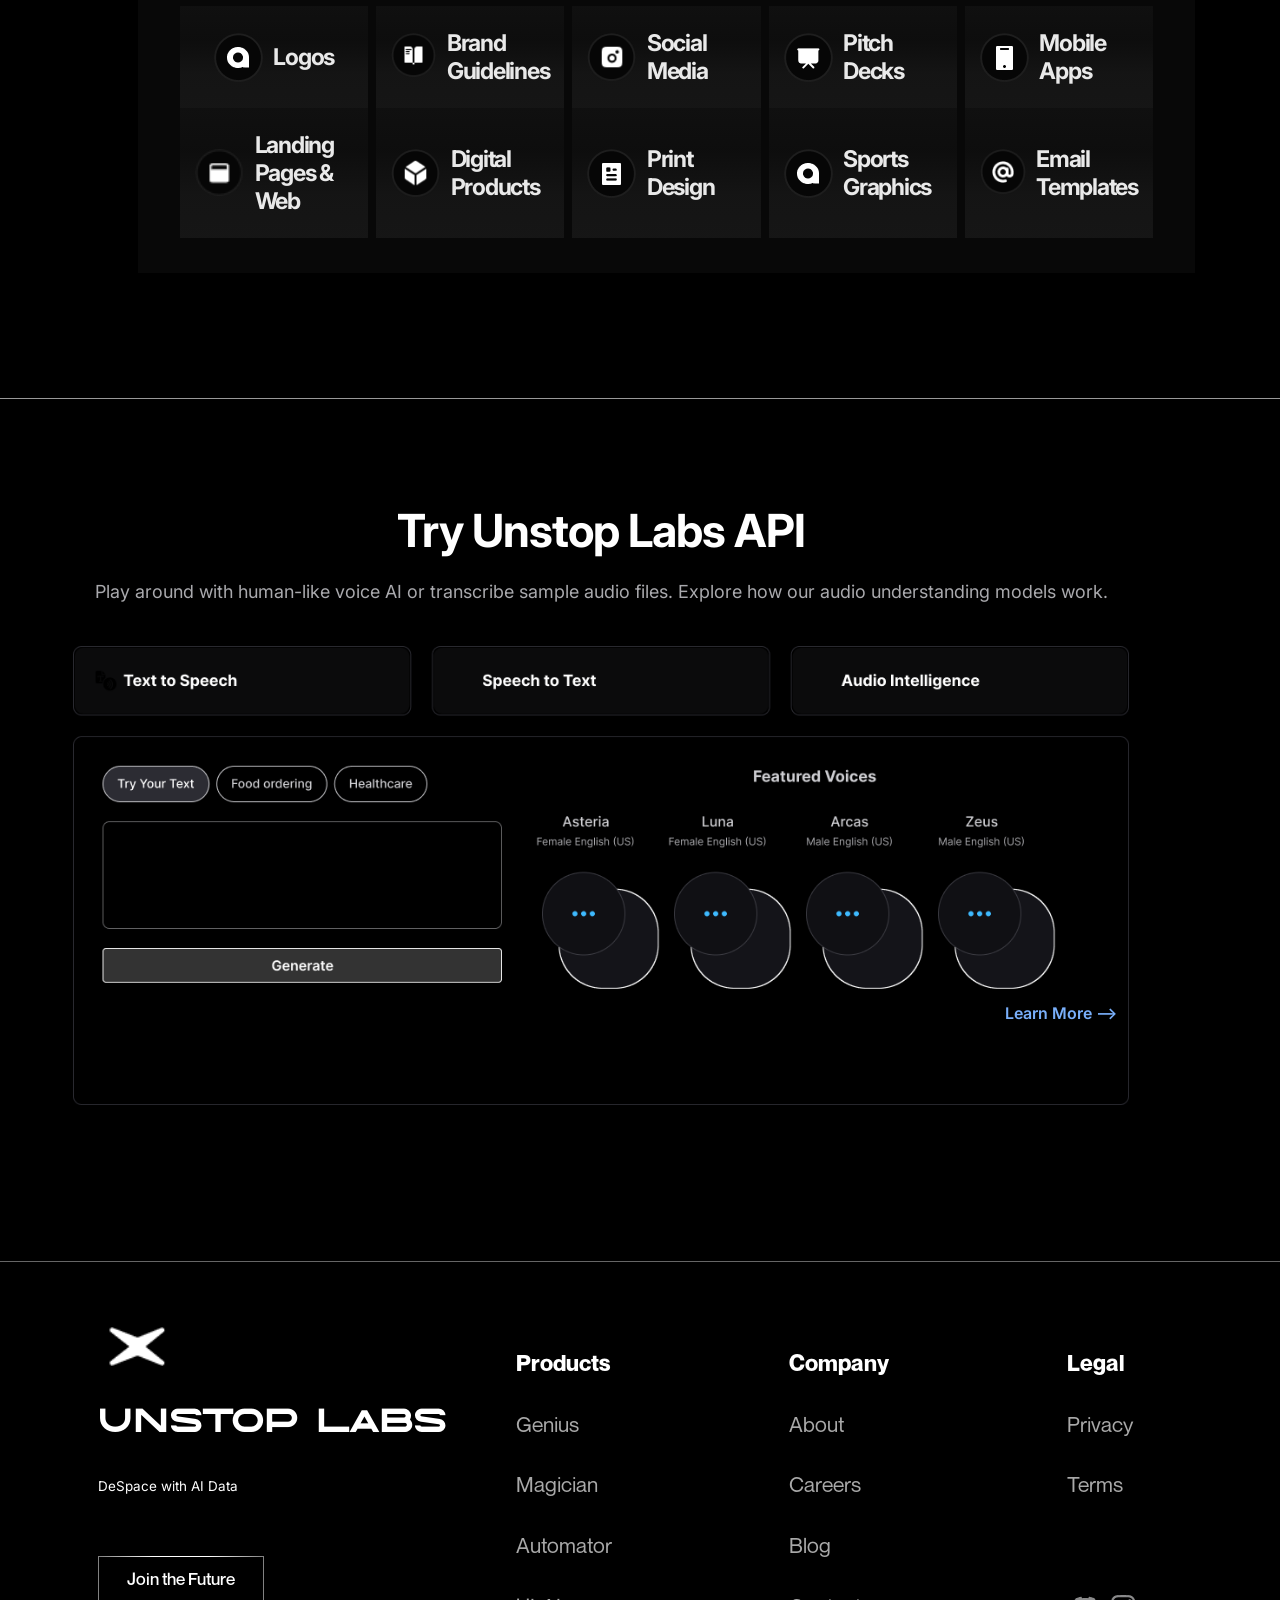
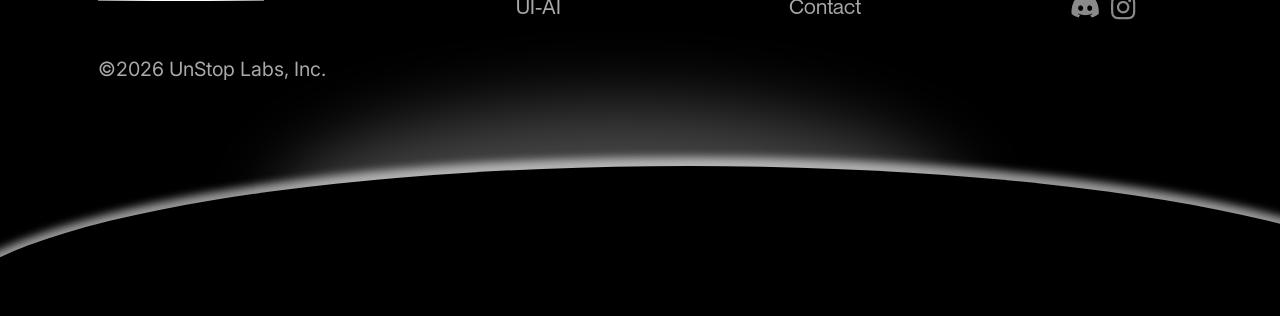
==== commit 67f8ad24: "Refactor navigation links and enhance footer structure across multiple pages" ====
--- a/about.html
+++ b/about.html
@@ -9,24 +9,26 @@
       href="https://fonts.googleapis.com/css2?family=Inter:ital,opsz,wght@0,14..32,100..900;1,14..32,100..900&display=swap"
       rel="stylesheet"
     />
-    <title>Document</title>
+    <title>About</title>
   </head>
   <body>
     <header>
       <nav>
         <div class="nav-mobile">
           <span class="icon-hamburger"
-            ><img src="/assets/icons/menu.png" alt=""
-          /></span>
-          <p class="brand-name">UNSTOP LABS</p>
+            ><img src="/assets/icons/menu.png" alt="" />
+          </span>
+          <a href="/" class="brand-name">UNSTOP LABS</a>
         </div>
         <div class="nav-desktop">
           <div>
-            <img class="logo" src="/assets/icons/logo.png" alt="" />
+            <a href="/"
+              ><img class="logo" src="/assets/icons/logo.png" alt=""
+            /></a>
           </div>
 
           <ul class="container-link">
-            <li class="link"><a href="/about.html">About</a></li>
+            <li class="link"><a class="active" href="/about.html">About</a></li>
             <li class="link"><a href="/roadmap.html">Roadmap</a></li>
             <li class="link"><a href="/whitepaper.html">Whitepaper</a></li>
             <li class="link"><a href="/docs.html">Docs</a></li>
@@ -35,13 +37,19 @@
           <div class="container-control">
             <ul class="container-social">
               <li>
-                <img src="/assets/icons/twitter.png" alt="" />
+                <a href="#">
+                  <img src="/assets/icons/twitter.png" alt="" />
+                </a>
               </li>
               <li>
-                <img src="/assets/icons/discord.png" alt="" />
+                <a href="#">
+                  <img src="/assets/icons/discord.png" alt="" />
+                </a>
               </li>
               <li>
-                <img src="/assets/icons/github.png" alt="" />
+                <a href="#">
+                  <img src="/assets/icons/github.png" alt="" />
+                </a>
               </li>
             </ul>
 
@@ -242,66 +250,68 @@
           <a href="#"> Learn More &xrarr; </a>
         </div>
       </section>
-
-      <footer>
-        <section>
-          <div class="brand-info">
+    </main>
+
+    <footer>
+      <section>
+        <div class="brand-info">
+          <div>
+            <a class="brand-logo" href="#">
+              <img class="logo" src="/assets/icons/logo.png" alt="" />
+            </a>
+          </div>
+
+          <a class="brand-name">UNSTOP Labs</a>
+          <p class="intro font-inter">DeSpace with AI Data</p>
+
+          <a href="#" class="link-join">Join the Future</a>
+          <p class="info-copyright font-inter">©2026 UnStop Labs, Inc.</p>
+        </div>
+
+        <section class="desktop-links">
+          <div>
+            <p>Products</p>
+            <ul>
+              <li><a href="#">Genius</a></li>
+              <li><a href="#">Magician</a></li>
+              <li><a href="#">Automator</a></li>
+              <li><a href="#">UI-AI</a></li>
+            </ul>
+          </div>
+
+          <div>
+            <p>Company</p>
+            <ul>
+              <li><a href="#">About</a></li>
+              <li><a href="#">Careers</a></li>
+              <li><a href="#">Blog</a></li>
+              <li><a href="#">Contact</a></li>
+            </ul>
+          </div>
+
+          <div class="legal">
             <div>
-              <img class="logo" src="/assets/icons/logo.png" alt="" />
-            </div>
-
-            <p class="brand-name">UNSTOP Labs</p>
-            <p class="intro font-inter">DeSpace with AI Data</p>
-
-            <a href="#" class="link-join">Join the Future</a>
-            <p class="info-copyright font-inter">©2026 UnStop Labs, Inc.</p>
-          </div>
-
-          <section class="desktop-links">
-            <div>
-              <p>Products</p>
+              <p>Legal</p>
               <ul>
-                <li><a href="#">Genius</a></li>
-                <li><a href="#">Magician</a></li>
-                <li><a href="#">Automator</a></li>
-                <li><a href="#">UI-AI</a></li>
+                <li><a href="#">Privacy</a></li>
+                <li><a href="#">Terms</a></li>
               </ul>
             </div>
 
-            <div>
-              <p>Company</p>
-              <ul>
-                <li><a href="#">About</a></li>
-                <li><a href="#">Careers</a></li>
-                <li><a href="#">Blog</a></li>
-                <li><a href="#">Contact</a></li>
-              </ul>
-            </div>
-
-            <div class="legal">
-              <div>
-                <p>Legal</p>
-                <ul>
-                  <li><a href="#">Privacy</a></li>
-                  <li><a href="#">Terms</a></li>
-                </ul>
-              </div>
-
-              <div class="social">
-                <span>
-                  <img src="/assets/icons/icon-discord.png" alt="" />
-                </span>
-                <span>
-                  <img src="/assets/icons/icon-instagram.png" alt="" />
-                </span>
-              </div>
-            </div>
-          </section>
+            <div class="social">
+              <span>
+                <img src="/assets/icons/icon-discord.png" alt="" />
+              </span>
+              <span>
+                <img src="/assets/icons/icon-instagram.png" alt="" />
+              </span>
+            </div>
+          </div>
         </section>
-
-        <div class="circle"></div>
-        <div class="overlap-circle"></div>
-      </footer>
-    </main>
+      </section>
+
+      <div class="circle"></div>
+      <div class="overlap-circle"></div>
+    </footer>
   </body>
 </html>
--- a/css/styles.css
+++ b/css/styles.css
@@ -108,6 +108,10 @@
   color: rgba(255, 255, 255, 0.6);
 }
 
+nav .link a.active {
+  color: var(--color-white);
+}
+
 .container-control button {
   font-size: 1.609rem;
   color: var(--color-white);
@@ -592,10 +596,17 @@
 footer .brand-name {
   margin-top: 16.81px;
   margin-bottom: 14.38px;
-  color: rgba(255, 255, 255, 0.72);
   font-weight: 500;
   font-size: 2.086rem;
   line-height: 21.57px;
+}
+
+nav a.brand-name,
+footer a.brand-name,
+footer .brand-logo {
+  text-decoration: none;
+  border: none;
+  padding: 0;
 }
 
 footer .intro {
@@ -672,12 +683,14 @@
 /* Footer Section End */
 
 .roadmap,
-.about-page .about {
+.about-page .about,
+.whitepaper-page .title {
   border-bottom: 0.6px solid rgba(255, 255, 255, 0.6);
 }
 
 .roadmap h1,
-.about-page .about h1 {
+.about-page .about h1,
+.whitepaper-page .title h1 {
   font-family: var(--font-secondary);
   font-size: 2.711rem;
   margin: 0;
@@ -730,12 +743,19 @@
 }
 
 .event .arrow-down {
-  width: 9px;
-  height: 4.5px;
+  width: 24px;
+  height: 24px;
+  border: none;
+  background-color: transparent;
+  padding: 8px;
+  cursor: pointer;
 }
 
 .event .arrow-down img,
-.container-events img {
+.container-events img,
+.supported-variants .icon img,
+.quick-links img,
+aside .navigation img {
   width: 100%;
   height: 100%;
 }
@@ -899,7 +919,8 @@
   display: none;
 }
 
-.product-demo img {
+.product-demo img,
+.whitepaper-page .info img {
   width: 100%;
 }
 
@@ -935,6 +956,392 @@
   bottom: 20%;
 }
 
+.overview {
+  padding: 45px 30px;
+}
+
+.overview h2,
+.whitepaper-page > .content > h2 {
+  font-size: 2.1rem;
+  margin: 0;
+}
+
+.overview h2 {
+  font-weight: 700;
+}
+
+.whitepaper-page > .content > h2 {
+  font-weight: 400;
+  margin-bottom: 33px;
+}
+
+.whitepaper-page > .content {
+  padding: 51px 23px 200px 28px;
+}
+
+.whitepaper-page > .content > p {
+  font-weight: 300;
+  font-size: 1.372rem;
+  color: rgba(255, 255, 255, 0.7);
+}
+
+.overview h2 span {
+  display: block;
+}
+
+.overview h2 span:first-of-type {
+  color: rgba(62, 186, 255, 1);
+}
+
+.overview .intro p,
+.overview > p {
+  color: rgba(255, 255, 255, 0.7);
+}
+
+.overview .intro p {
+  font-size: 1.097rem;
+  color: rgba(255, 255, 255, 0.7);
+  margin-top: 8.71px;
+  margin-bottom: 23.29px;
+}
+
+.overview > p {
+  font-weight: 300;
+  font-size: 1.372rem;
+}
+
+.whitepaper-page .info {
+  border-top: 0.33px solid rgba(255, 255, 255, 0.6);
+}
+
+.whitepaper-page .img-container {
+  width: 300px;
+  margin: 0 auto;
+  padding: 50px 0;
+}
+
+.whitepaper-page .info .content div {
+  border-top: 0.33px solid rgba(255, 255, 255, 0.33);
+  border-bottom: 0.33px solid rgba(255, 255, 255, 0.33);
+  text-align: center;
+  padding: 21px 0;
+}
+
+.whitepaper-page .content .text {
+  font-size: 2.1rem;
+  margin: 0;
+}
+
+.whitepaper-page .content .sub-text {
+  font-size: 1.097rem;
+  color: rgba(255, 255, 255, 0.7);
+  margin-top: 10.28px;
+}
+
+.docs-page h1 {
+  font-weight: 700;
+  font-size: 1.807rem;
+  line-height: 21.75px;
+  letter-spacing: -0.45px;
+  margin-top: 0;
+}
+
+.docs-page .intro {
+  padding: 20px 52.71px 44px 28px;
+}
+
+.docs-page .intro > p {
+  font-size: 0.967rem;
+  line-height: 11.11px;
+  color: rgba(160, 165, 162, 1);
+}
+
+.docs-page .info {
+  display: flex;
+  align-items: center;
+  gap: 4.86px;
+  border: 0.6px solid rgba(234, 179, 8, 1);
+  padding: 10.68px 12.19px;
+  margin-top: 25.45px;
+  background-color: rgba(234, 179, 8, 0.06);
+}
+
+.docs-page .info img {
+  width: 9.67px;
+  height: 9.67px;
+}
+
+.docs-page .info p {
+  font-size: 0.846rem;
+  line-height: 12.08px;
+  color: rgba(254, 240, 138, 1);
+  margin: 0;
+}
+
+.docs-page h2 {
+  font-size: 1.807rem;
+  line-height: 21.75px;
+  letter-spacing: -0.45px;
+  margin: 0;
+  padding-left: 8px;
+}
+
+.info-operation {
+  padding: 0 19.41px 44px;
+}
+
+.info-operation > div {
+  margin-top: 25px;
+}
+
+.info-operation .title {
+  display: flex;
+  align-items: center;
+  gap: 5.28px;
+}
+
+.info-operation .num {
+  display: flex;
+  justify-content: center;
+  align-items: center;
+  border: 0.66px solid rgba(74, 222, 128, 0.3);
+  background-color: rgba(74, 222, 128, 0.15);
+  color: rgba(74, 222, 128, 1);
+  width: 18.49px;
+  height: 18.49px;
+  font-size: 0.792rem;
+  line-height: 10.57px;
+}
+
+.info-operation .text,
+.info-operation .description p {
+  line-height: 18.49px;
+}
+
+.info-operation .text {
+  font-weight: 700;
+  font-size: 1.057rem;
+}
+
+.info-operation .description p {
+  font-size: 1.057rem;
+  color: rgba(160, 165, 162, 1);
+  margin: 0;
+}
+
+.info-operation .description {
+  display: flex;
+  gap: 5.28px;
+}
+
+.info-operation .line {
+  display: flex;
+  justify-content: center;
+  width: 18.49px;
+  min-width: 18.49px;
+}
+
+.info-operation .line span {
+  display: inline-block;
+  width: 0.66px;
+  height: 100%;
+  background-color: rgba(74, 222, 128, 0.2);
+}
+
+.supported-variants {
+  padding: 0 23px 97.95px;
+}
+
+.supported-variants h2 {
+  padding-left: 0;
+}
+
+.variants > div {
+  height: 147.31px;
+  width: 252px;
+  border: 0.72px solid rgba(255, 255, 255, 0.1);
+  background-color: rgba(5, 5, 5, 1);
+  padding: 15.02px 27.39px 16.45px 17.88px;
+  margin-top: 25px;
+}
+
+.supported-variants .icon {
+  width: 17.16px;
+  height: 17.16px;
+}
+
+.supported-variants .title,
+.supported-variants .description {
+  font-size: 1.144rem;
+  line-height: 17.16px;
+}
+
+.supported-variants .title {
+  font-weight: 700;
+  margin-top: 11.44px;
+  margin-bottom: 4.29px;
+}
+
+.supported-variants .description {
+  color: rgba(160, 165, 162, 1);
+  font-weight: 400;
+  margin: 0;
+}
+
+.supported-variants .description span {
+  color: var(--color-white);
+}
+
+.supported-variants > p {
+  display: none;
+}
+
+.list-desktop,
+.quick-links {
+  display: none;
+}
+
+.quick-links .img {
+  width: 27.4px;
+  height: 27.4px;
+}
+
+.docs-page .sub-menu {
+  display: flex;
+  align-items: center;
+  gap: 15px;
+  padding: 25px 19px;
+}
+
+.docs-page .sub-menu button,
+.docs-page .sub-menu ol {
+  padding: 0;
+}
+
+.docs-page .sub-menu button {
+  background-color: transparent;
+  border: none;
+}
+
+.breadcrumb {
+  display: flex;
+  list-style: none;
+  padding: 12px 16px;
+  margin: 0;
+  border-radius: 8px;
+  font-family: "Inter", sans-serif;
+}
+
+.breadcrumb li {
+  display: flex;
+  align-items: center;
+  font-size: 14px;
+  color: rgba(255, 255, 255, 0.8);
+}
+
+/* Separator */
+.breadcrumb li:not(:last-child)::after {
+  content: "›";
+  margin: 0 8px;
+  color: #6c757d;
+  font-size: 1.4rem;
+}
+
+.breadcrumb a {
+  text-decoration: none;
+  transition: color 0.2s;
+  color: rgba(255, 255, 255, 0.8);
+  font-size: 1.4rem;
+}
+
+aside .brand-name {
+  display: none;
+}
+
+.parent aside {
+  flex: 0 0 323px;
+  border-right: 0.4px solid var(--color-white);
+}
+
+.parent {
+  display: flex;
+}
+
+.parent aside {
+  flex: 0 0 200px;
+  border-right: 0.4px solid var(--color-white);
+}
+
+aside .navigation {
+  padding: 0 15px;
+}
+
+aside .navigation p,
+aside .navigation a {
+  padding: 0 10px;
+  margin-bottom: 3px;
+}
+
+aside .navigation p,
+aside .navigation .name,
+aside .navigation a {
+  font-size: 1.324rem;
+  line-height: 27.83px;
+}
+
+aside .navigation p {
+  font-weight: 500;
+}
+
+aside .navigation ul {
+  list-style-type: none;
+  margin: 0;
+  padding: 0;
+}
+
+aside .navigation li.active {
+  background-color: var(--color-white);
+}
+
+aside .navigation a {
+  display: flex;
+  align-items: center;
+  gap: 7px;
+  text-decoration: none;
+}
+
+aside .navigation .name {
+  color: rgba(160, 165, 162, 1);
+}
+
+aside .navigation .icon {
+  display: inline-block;
+  width: 17.56px;
+  height: 17.56px;
+}
+
+aside .navigation > div {
+  padding-left: 0.59px;
+}
+
+.get-start-links {
+  margin: 36.59px 0 20.59px;
+}
+
+.roadmap,
+.about,
+.whitepaper-page .title {
+  background: linear-gradient(
+    181deg,
+    rgba(0, 0, 0, 0.6),
+    rgba(255, 255, 255, 0.5)
+  );
+}
+
+nav .container-link li.active {
+  color: var(--color-white);
+}
+
 /* Utilities */
 .m-0 {
   margin: 0;
@@ -952,6 +1359,10 @@
 }
 .img-100 {
   width: 100%;
+}
+
+.hide {
+  display: none;
 }
 
 @media screen and (min-width: 395px) {
@@ -1368,13 +1779,15 @@
   }
 
   .roadmap,
-  .about-page .about {
+  .about-page .about,
+  .whitepaper-page .title {
     padding: 132px 0;
     text-align: center;
   }
 
   .roadmap h1,
-  .about-page .about h1 {
+  .about-page .about h1,
+  .whitepaper-page .title h1 {
     font-family: var(--font-secondary);
     margin: 0;
 
@@ -1468,6 +1881,306 @@
     line-height: 32px;
     bottom: 17%;
   }
+
+  .overview {
+    padding: 118px 83px 150px 138px;
+    display: flex;
+    gap: 189px;
+  }
+
+  .overview h2,
+  .whitepaper-page > .content > h2 {
+    font-size: 3.828rem;
+  }
+
+  .overview .intro {
+    flex: 1;
+  }
+
+  .overview .intro p {
+    font-size: 2rem;
+    margin-top: 15px;
+    margin-bottom: 0;
+  }
+
+  .overview > p {
+    font-size: 2.5rem;
+    flex: 2;
+    margin: 0;
+  }
+
+  .whitepaper-page .info {
+    display: flex;
+    align-items: stretch;
+    border-bottom: 0.33px solid rgba(255, 255, 255, 0.6);
+  }
+
+  .whitepaper-page .img-container {
+    order: 2;
+    padding: 80px 144px;
+  }
+
+  .whitepaper-page .info .content,
+  .whitepaper-page .img-container {
+    flex: 1 1 100px;
+  }
+
+  .whitepaper-page .info img {
+    width: 467px;
+  }
+
+  .whitepaper-page .info .content {
+    border-right: 0.6px solid rgba(255, 255, 255, 0.6);
+  }
+
+  .whitepaper-page .info .content div:first-of-type,
+  .whitepaper-page .info .content div:last-of-type {
+    border-top: none;
+  }
+
+  .whitepaper-page .info .content div {
+    display: flex;
+    flex-direction: column;
+    justify-content: center;
+    height: 33.33%;
+  }
+
+  .whitepaper-page .content .text {
+    font-size: 3.828rem;
+  }
+
+  .whitepaper-page .content .sub-text {
+    font-size: 2rem;
+    margin-top: 16px;
+  }
+
+  .whitepaper-page > .content {
+    padding: 59px 157px 203px 158px;
+  }
+
+  .whitepaper-page > .content > h2 {
+    margin-bottom: 59px;
+    font-size: 3.828rem;
+  }
+
+  .whitepaper-page > .content > p {
+    font-size: 2.5rem;
+  }
+
+  .docs-page .intro {
+    padding: 84.54px 97px 0;
+  }
+
+  .docs-page h1 {
+    letter-spacing: -0.86px;
+    font-size: 3.414rem;
+    line-height: 41.1px;
+    margin-top: 0;
+  }
+
+  .docs-page .intro > p,
+  .info-operation .description p {
+    font-size: 1.827rem;
+    line-height: 31.97px;
+  }
+
+  .info-operation .description p {
+    padding: 20px 0;
+  }
+
+  .docs-page .info {
+    padding: 21.68px 23.98px;
+    margin-top: 25.45px;
+    gap: 9.19px;
+  }
+
+  .docs-page .info p {
+    font-size: 1.598rem;
+    line-height: 22.84px;
+  }
+
+  .docs-page .info img {
+    width: 18.27px;
+    height: 18.27px;
+  }
+
+  .docs-page h2 {
+    font-size: 2.717rem;
+    line-height: 36.54px;
+    letter-spacing: -0.69px;
+    padding-left: 0;
+  }
+
+  .info-operation {
+    padding: 110.75px 97px 133.59px;
+  }
+
+  .info-operation > div {
+    margin-top: 45px;
+  }
+
+  .info-operation .num {
+    width: 31.97px;
+    height: 31.97px;
+    font-size: 1.37rem;
+    line-height: 18.27px;
+  }
+
+  .info-operation .title,
+  .info-operation .description {
+    gap: 19.89px;
+  }
+
+  .info-operation .text {
+    font-size: 1.827rem;
+    line-height: 31.97px;
+    margin: 0;
+  }
+
+  .info-operation .line {
+    width: 31.97px;
+    min-width: 31.97px;
+  }
+
+  .info-operation .line span {
+    width: 1.14px;
+  }
+
+  .supported-variants {
+    padding: 0 97px 119px;
+  }
+
+  .supported-variants > p {
+    display: block;
+    font-size: 1.827rem;
+    line-height: 1.97rem;
+    color: rgba(160, 165, 162, 1);
+  }
+
+  .supported-variants > p span {
+    color: var(--color-white);
+    font-weight: 700;
+  }
+
+  .variants {
+    display: flex;
+    flex-wrap: wrap;
+  }
+
+  .variants > div {
+    width: 50%;
+    height: 100%;
+    padding: 23.98px 0 43.74px 28.54px;
+  }
+
+  .list-desktop,
+  .quick-links {
+    display: block;
+  }
+
+  .quick-links {
+    padding: 0 97px 32.66px;
+  }
+
+  .supported-variants .icon {
+    width: 27.4px;
+    height: 27.4px;
+  }
+
+  .supported-variants .title,
+  .supported-variants .description,
+  .quick-links .name,
+  .quick-links .description {
+    font-size: 1.827rem;
+    line-height: 27.4px;
+  }
+
+  .quick-links > div {
+    display: flex;
+    flex-wrap: wrap;
+    gap: 18.27px;
+    border: 1.14px;
+    margin-top: 27.4px;
+  }
+
+  .quick-links > div > div {
+    flex: 1 1 100px;
+    padding: 23.98px 28.54px 26.66px;
+    background-color: rgba(255, 255, 255, 0.1);
+    border: 1.14px solid rgba(255, 255, 255, 0.1);
+  }
+
+  .quick-links > div > div p {
+    margin: 0;
+  }
+
+  .quick-links .name {
+    font-weight: 700;
+    margin: 18.27px 0 6.25px;
+  }
+
+  .quick-links .description {
+    color: rgba(160, 165, 162, 1);
+  }
+
+  .docs-page .sub-menu {
+    display: none;
+  }
+
+  .parent aside {
+    flex: 0 0 323px;
+  }
+
+  aside .brand-name {
+    display: block;
+    font-size: 2.644rem;
+    padding: 23px 0;
+    border-bottom: 0.28px solid var(--color-white);
+    text-align: center;
+  }
+
+  aside .navigation {
+    padding: 0 28px;
+  }
+
+  aside .navigation p,
+  aside .navigation a {
+    padding: 0 18.56px;
+    margin-bottom: 6.96px;
+  }
+
+  aside .navigation p {
+    font-weight: 700;
+    font-size: 1.624rem;
+    line-height: 27.83px;
+  }
+
+  aside .navigation li.active {
+    background-color: var(--color-white);
+  }
+
+  aside .navigation a {
+    gap: 13.92px;
+    text-decoration: none;
+  }
+
+  aside .navigation .name {
+    font-size: 1.624rem;
+    line-height: 27.83px;
+  }
+
+  aside .navigation .icon {
+    width: 18.56px;
+    height: 18.56px;
+  }
+
+  aside .navigation > div {
+    padding-left: 18.59px;
+  }
+
+  .get-start-links {
+    margin: 56.59px 0 40.59px;
+  }
 }
 
 @media screen and (min-width: 1270px) {
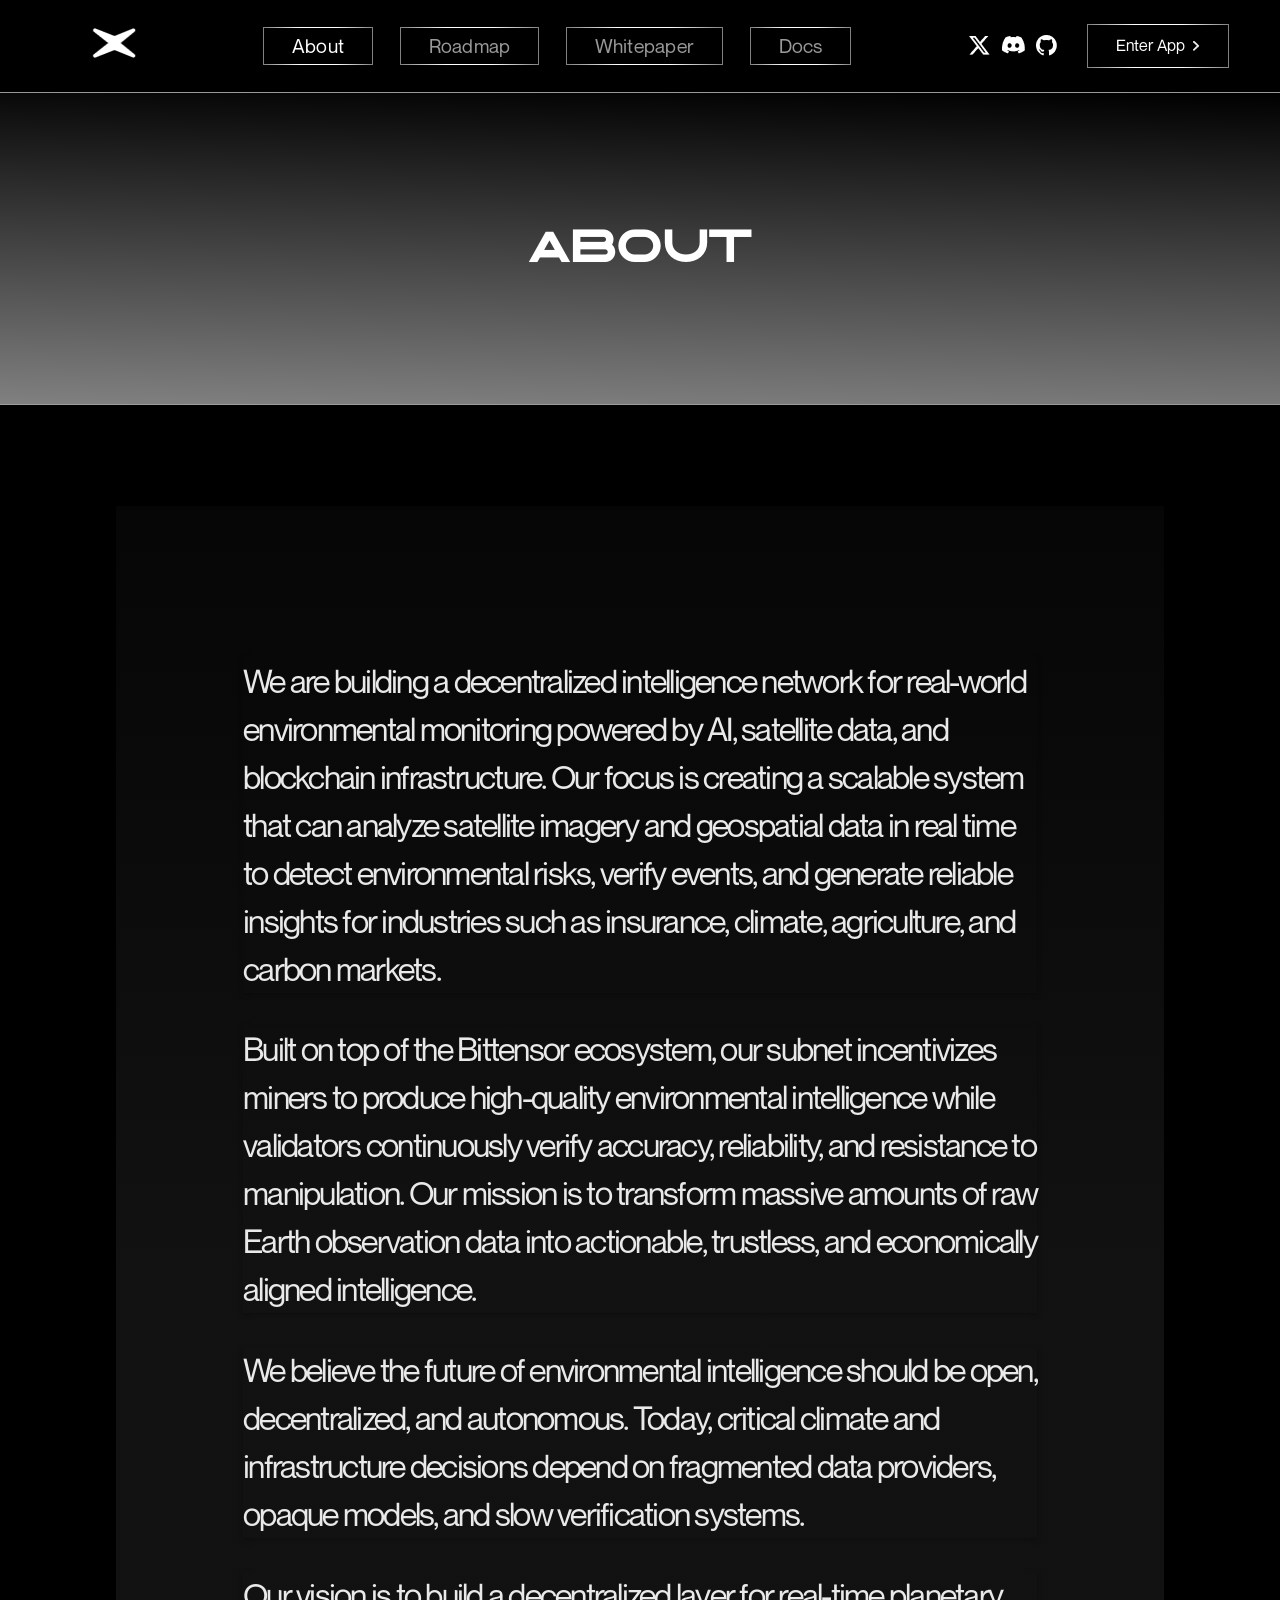
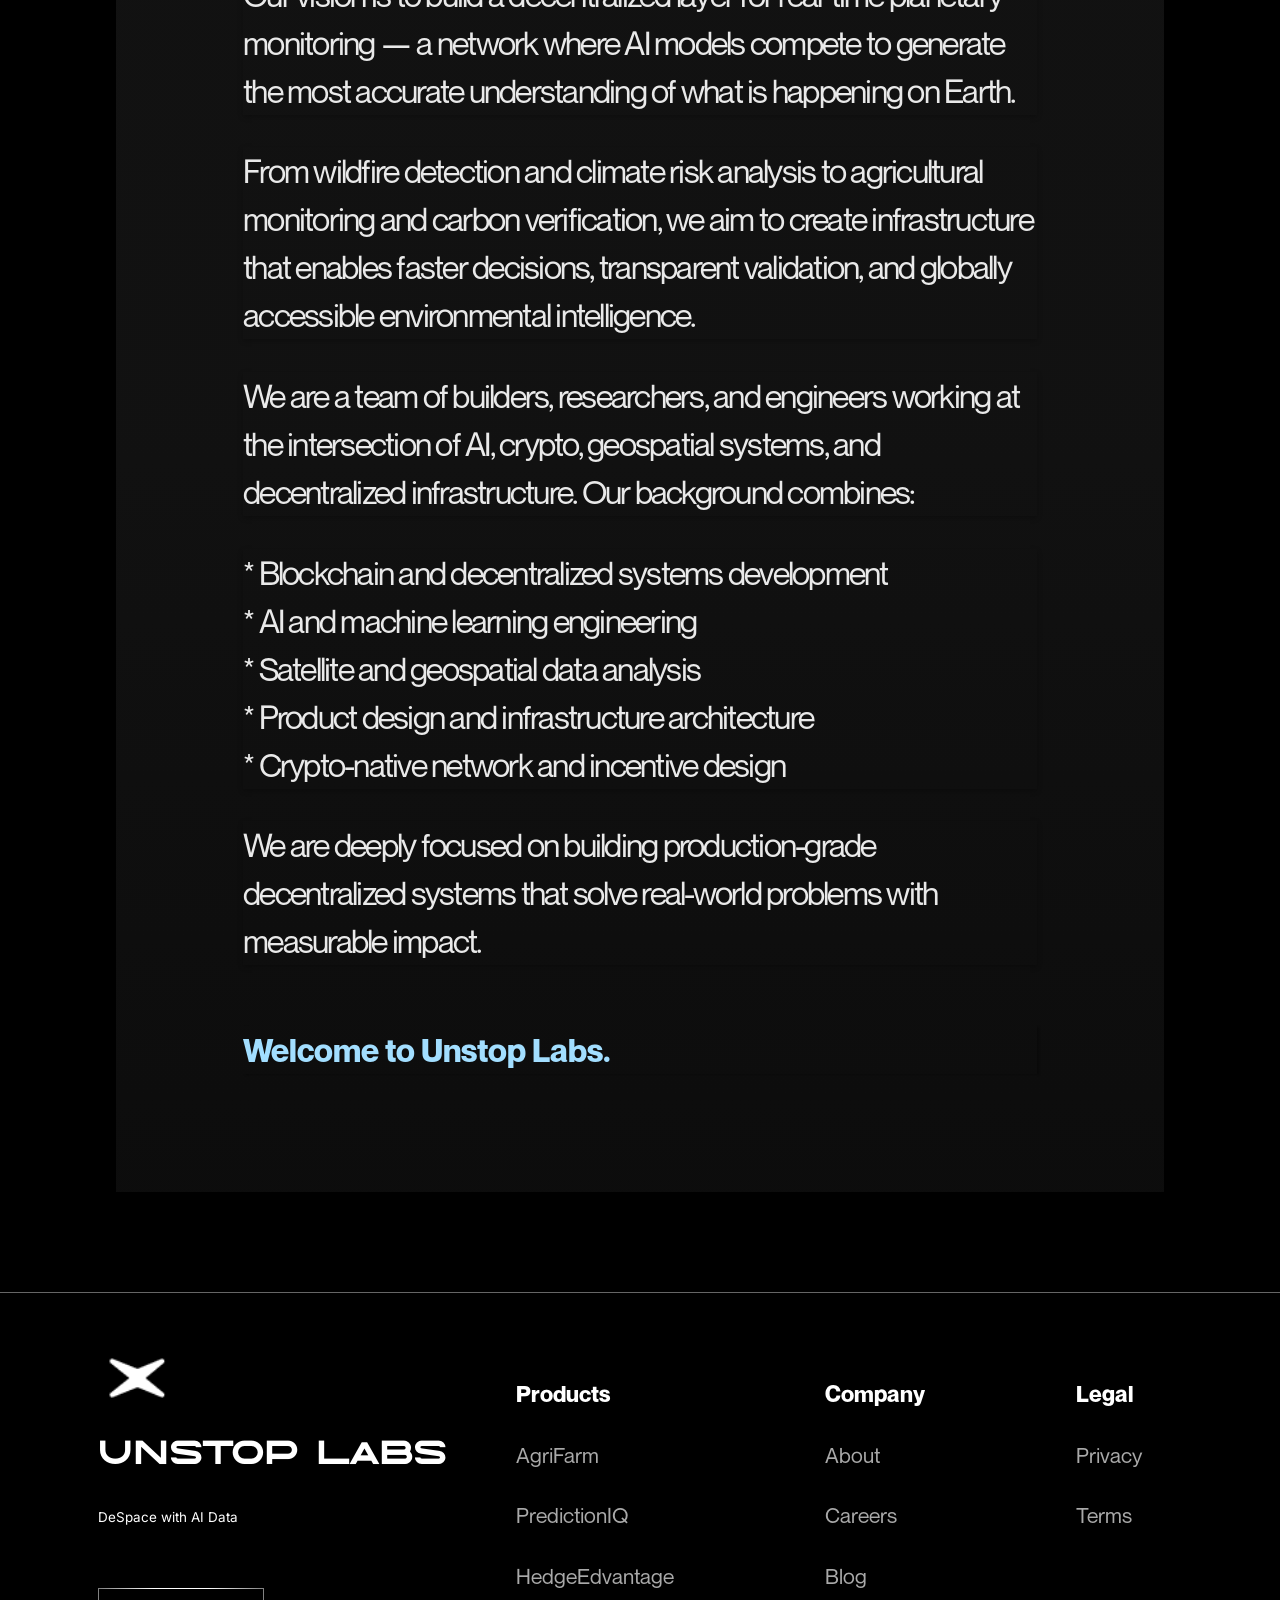
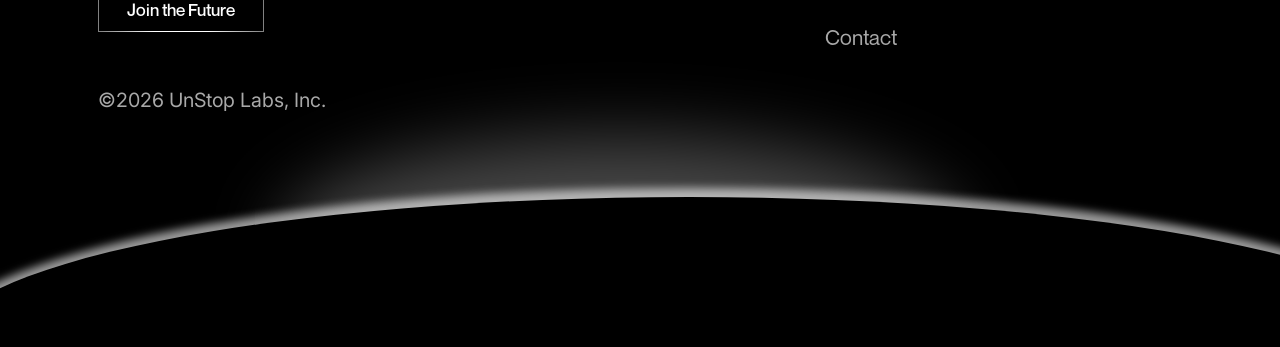
==== commit b566c0bb: "latest edit" ====
--- a/about.html
+++ b/about.html
@@ -31,13 +31,13 @@
             <li class="link"><a class="active" href="/about.html">About</a></li>
             <li class="link"><a href="/roadmap.html">Roadmap</a></li>
             <li class="link"><a href="/whitepaper.html">Whitepaper</a></li>
-            <li class="link"><a href="/docs.html">Docs</a></li>
+            <li class="link"><a href="">Docs</a></li>
           </ul>
 
           <div class="container-control">
             <ul class="container-social">
               <li>
-                <a href="#">
+                <a href="https://github.com/orgs/UnStop-Labs/">
                   <img src="/assets/icons/twitter.png" alt="" />
                 </a>
               </li>
@@ -47,7 +47,7 @@
                 </a>
               </li>
               <li>
-                <a href="#">
+                <a href="https://github.com/orgs/UnStop-Labs/" target="_blank">
                   <img src="/assets/icons/github.png" alt="" />
                 </a>
               </li>
@@ -71,28 +71,49 @@
         <div class="intro">
           <div class="description">
             <p>
-              Ever wondered how some startups capture all the spotlight while
-              others are left behind? We’ll let you in on a little secret - it’s
-              all about design. That’s where we come in.
-            </p>
-
-            <p>
-              We help founders like you build innovative digital products that
-              have high conversion rates, retain customers and attract
-              investors.
-            </p>
-
-            <p>
-              Do you want your product to be the next big thing in the digital
-              world?
-            </p>
+
+We are building a decentralized intelligence network for real-world environmental monitoring powered by AI, satellite data, and blockchain infrastructure.
+
+Our focus is creating a scalable system that can analyze satellite imagery and geospatial data in real time to detect environmental risks, verify events, and generate reliable insights for industries such as insurance, climate, agriculture, and carbon markets.
+</p>
+<p>
+Built on top of the Bittensor ecosystem, our subnet incentivizes miners to produce high-quality environmental intelligence while validators continuously verify accuracy, reliability, and resistance to manipulation.
+
+Our mission is to transform massive amounts of raw Earth observation data into actionable, trustless, and economically aligned intelligence.
+</p>
+<p>
+We believe the future of environmental intelligence should be open, decentralized, and autonomous.
+
+Today, critical climate and infrastructure decisions depend on fragmented data providers, opaque models, and slow verification systems. 
+<p>
+Our vision is to build a decentralized layer for real-time planetary monitoring — a network where AI models compete to generate the most accurate understanding of what is happening on Earth.
+</p>
+<p>
+From wildfire detection and climate risk analysis to agricultural monitoring and carbon verification, we aim to create infrastructure that enables faster decisions, transparent validation, and globally accessible environmental intelligence.
+</p>
+
+<p>
+We are a team of builders, researchers, and engineers working at the intersection of AI, crypto, geospatial systems, and decentralized infrastructure.
+
+Our background combines:
+<p>
+* Blockchain and decentralized systems development <br>
+* AI and machine learning engineering <br>
+* Satellite and geospatial data analysis <br>
+* Product design and infrastructure architecture<br>
+* Crypto-native network and incentive design<br>
+</p>
+<p>
+We are deeply focused on building production-grade decentralized systems that solve real-world problems with measurable impact.
+</p>
+</p>
           </div>
 
           <p class="message-welcome">Welcome to Unstop Labs.</p>
         </div>
       </section>
 
-      <section class="products-info font-inter">
+      <!-- <section class="products-info font-inter">
         <h2>
           <span class="brand">UnStop Labs</span> is the solution for all your AI
           needs
@@ -229,9 +250,9 @@
             </div>
           </div>
         </div>
-      </section>
-
-      <section class="product-demo font-inter">
+      </section> -->
+
+      <!-- <section class="product-demo font-inter">
         <div class="product-demo-intro">
           <h2>Try Unstop Labs API</h2>
           <p>
@@ -249,7 +270,7 @@
           <img src="./assets/images/ai-demo-desktop.png" alt="" />
           <a href="#"> Learn More &xrarr; </a>
         </div>
-      </section>
+      </section> -->
     </main>
 
     <footer>
@@ -272,10 +293,9 @@
           <div>
             <p>Products</p>
             <ul>
-              <li><a href="#">Genius</a></li>
-              <li><a href="#">Magician</a></li>
-              <li><a href="#">Automator</a></li>
-              <li><a href="#">UI-AI</a></li>
+              <li><a href="#">AgriFarm</a></li>
+              <li><a href="#">PredictionIQ</a></li>
+              <li><a href="#">HedgeEdvantage</a></li>
             </ul>
           </div>
 
@@ -298,14 +318,14 @@
               </ul>
             </div>
 
-            <div class="social">
+            <!-- <div class="social">
               <span>
                 <img src="/assets/icons/icon-discord.png" alt="" />
               </span>
               <span>
                 <img src="/assets/icons/icon-instagram.png" alt="" />
               </span>
-            </div>
+            </div> -->
           </div>
         </section>
       </section>
--- a/css/styles.css
+++ b/css/styles.css
@@ -1512,7 +1512,7 @@
 
   .info-members {
     margin-top: 289px;
-    margin-bottom: 310px;
+    /* margin-bottom: 310px; */
   }
 
   .app-overview {
